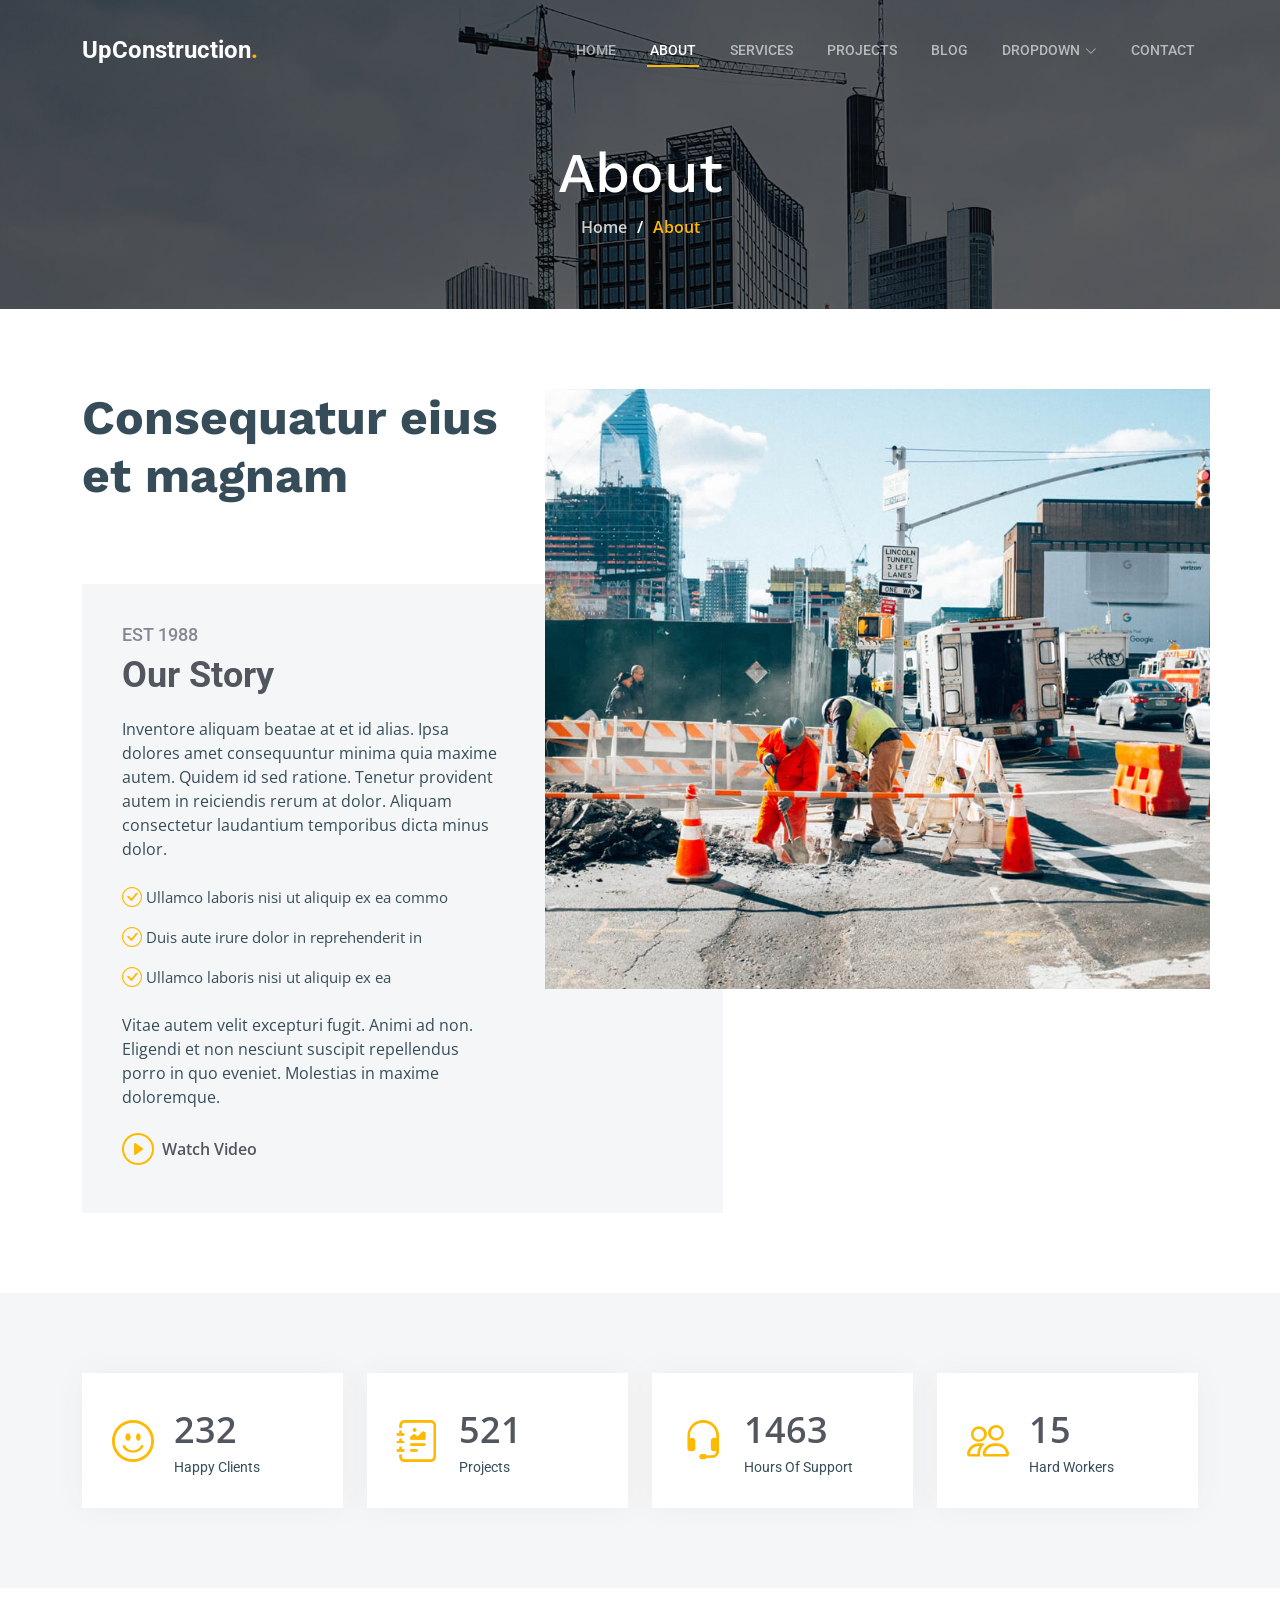
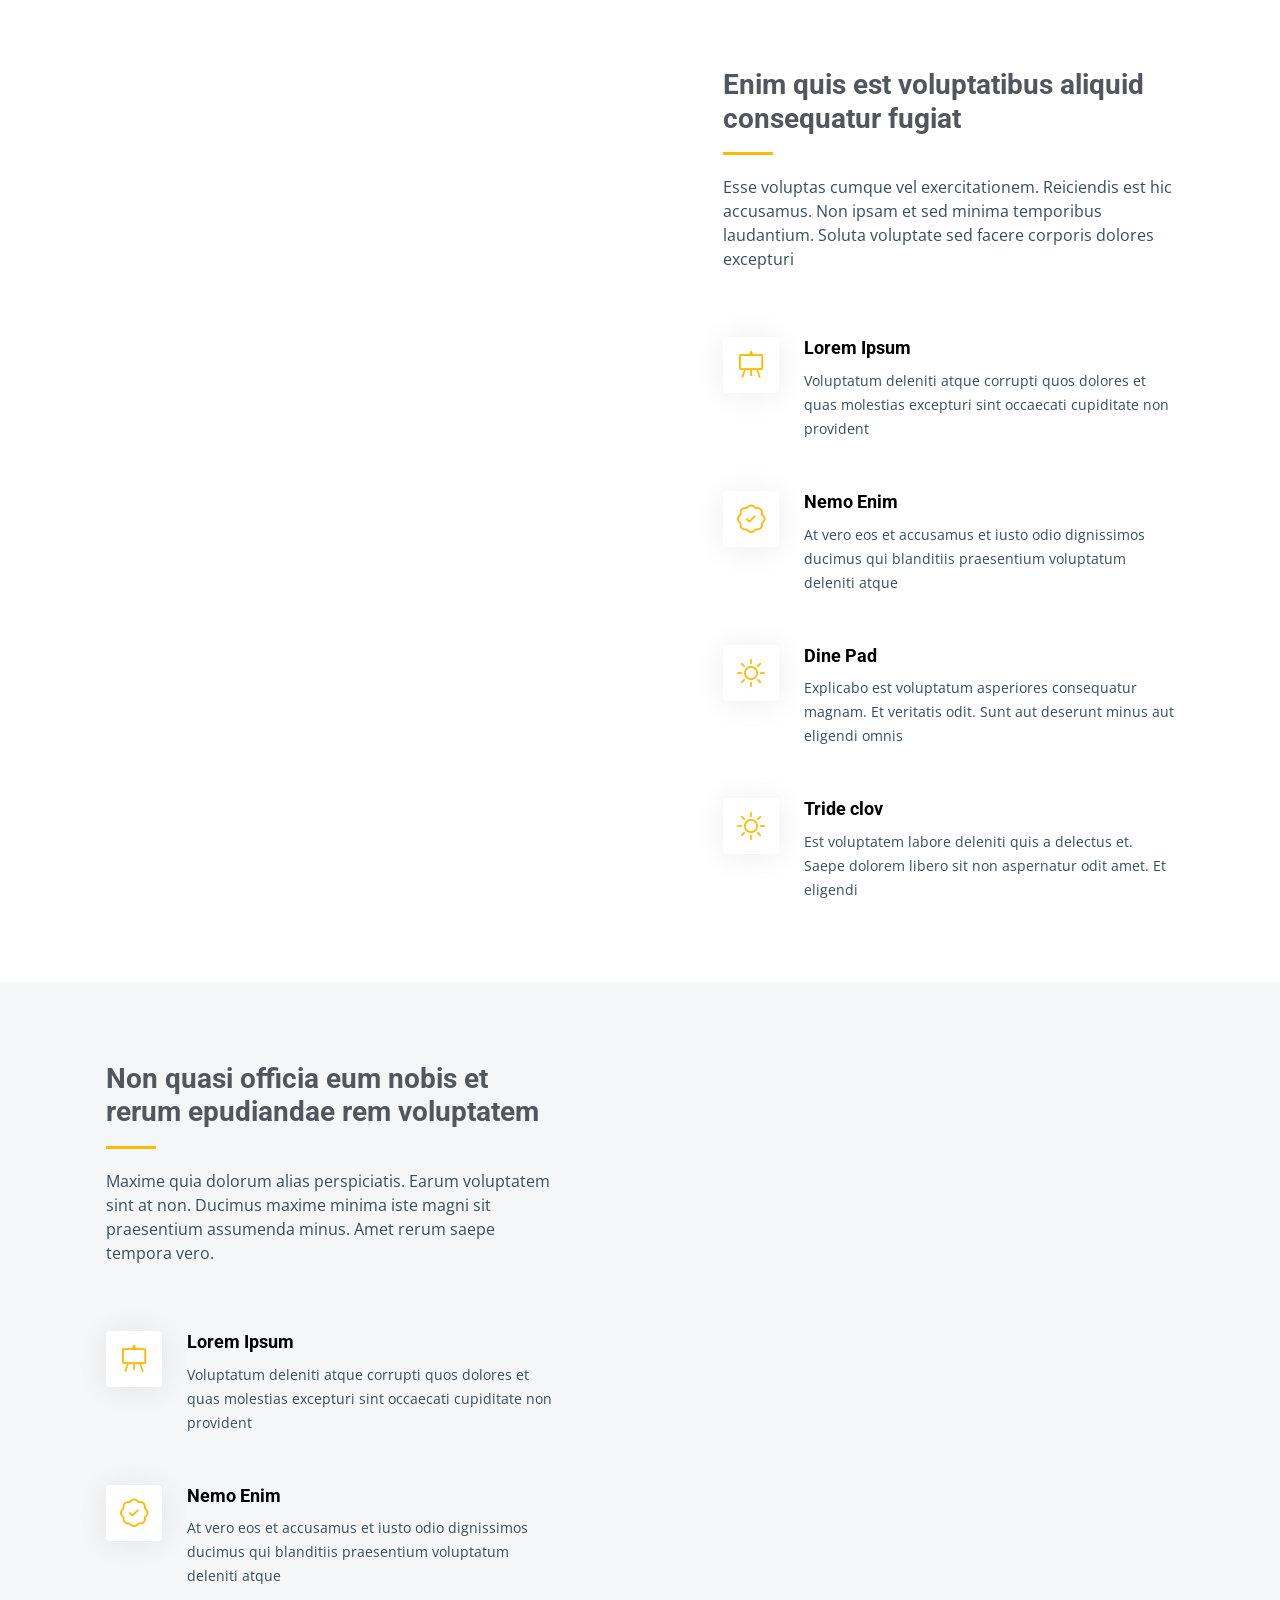
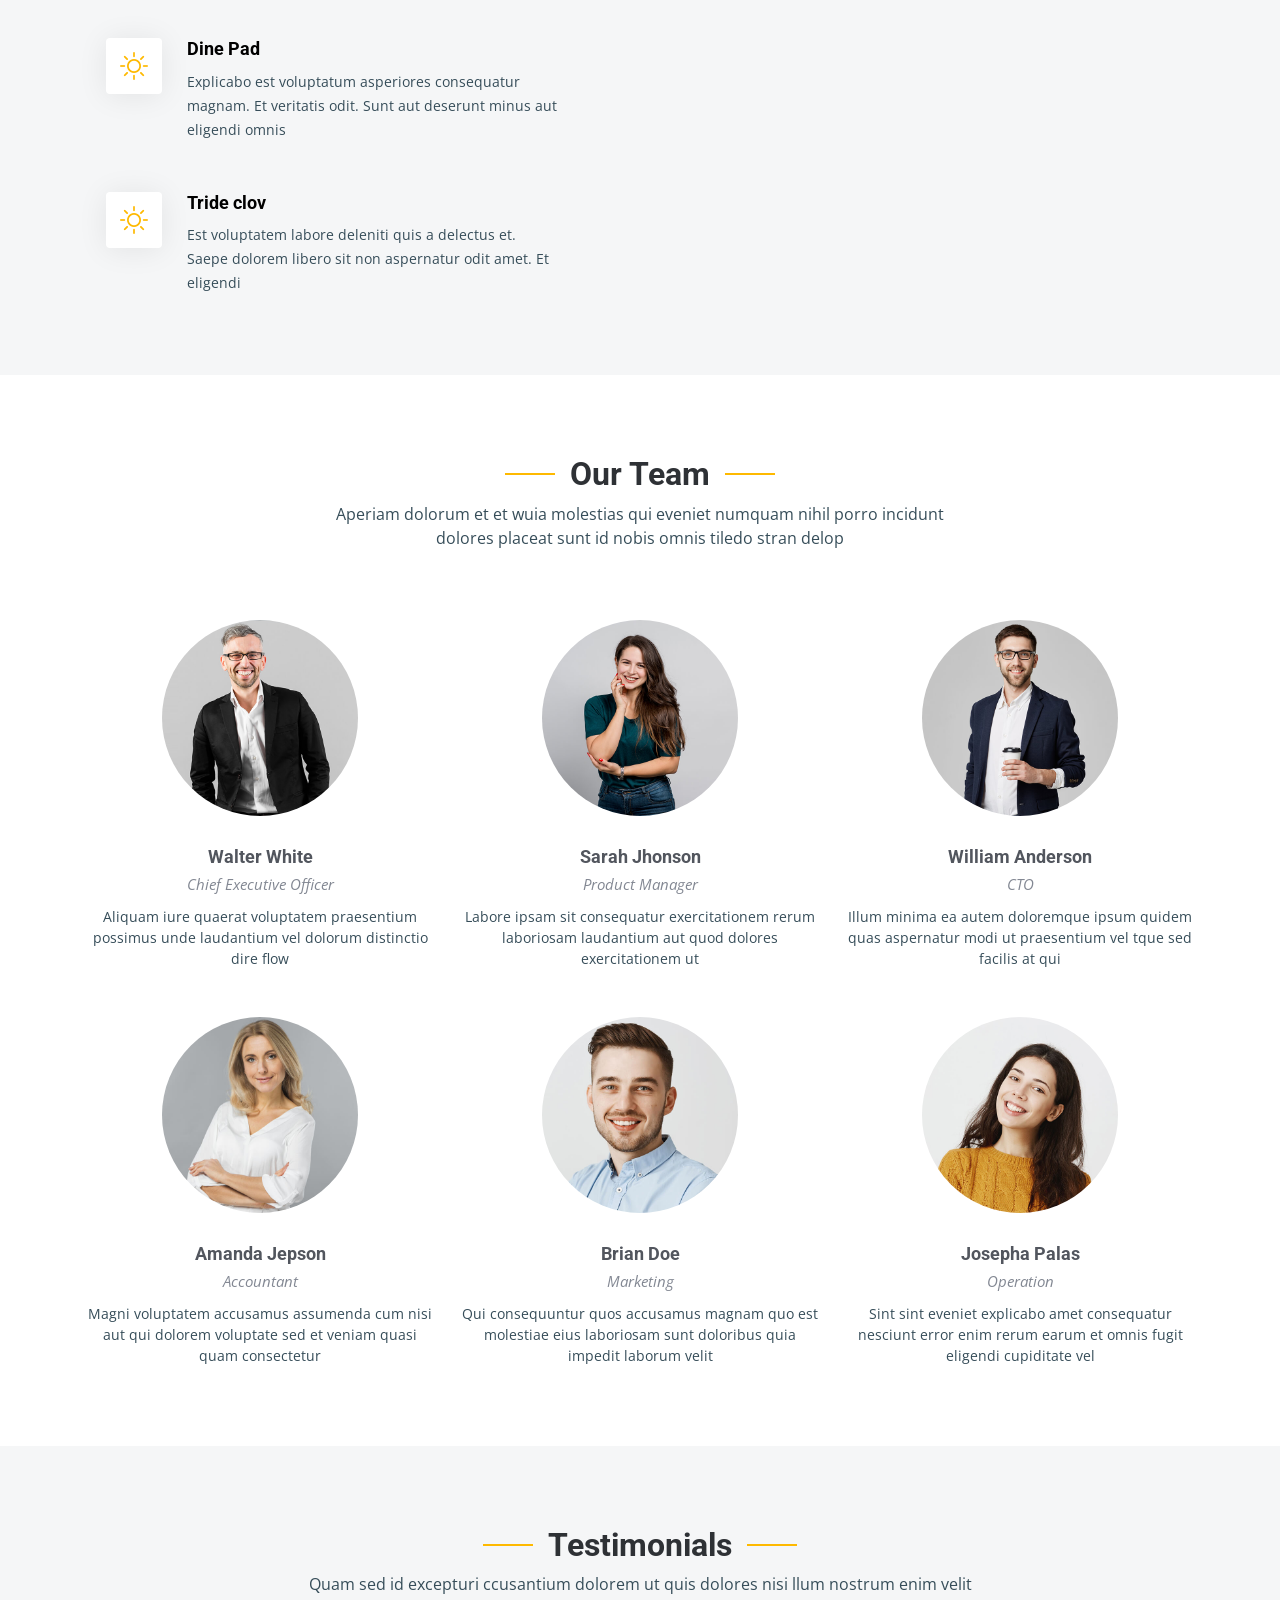
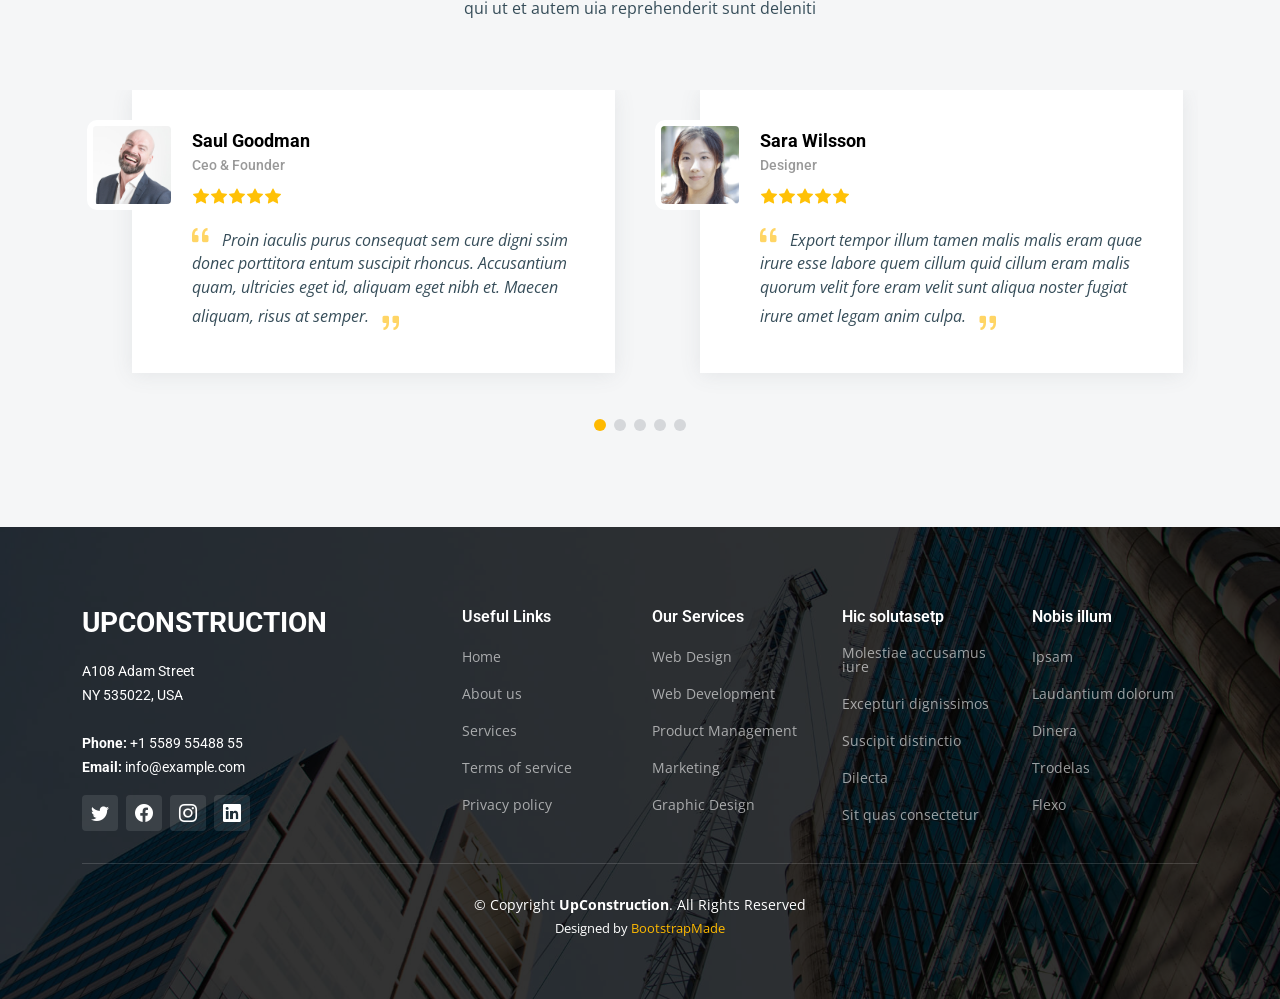
==== about.html @ 9a9c30e9 "main" ====
<!DOCTYPE html>
<html lang="en">

<head>
  <meta charset="utf-8">
  <meta content="width=device-width, initial-scale=1.0" name="viewport">

  <title>UpConstruction Bootstrap Template - About</title>
  <meta content="" name="description">
  <meta content="" name="keywords">

  <!-- Favicons -->
  <link href="assets/img/favicon.png" rel="icon">
  <link href="assets/img/apple-touch-icon.png" rel="apple-touch-icon">

  <!-- Google Fonts -->
  <link rel="preconnect" href="https://fonts.googleapis.com">
  <link rel="preconnect" href="https://fonts.gstatic.com" crossorigin>
  <link href="https://fonts.googleapis.com/css2?family=Open+Sans:ital,wght@0,300;0,400;0,500;0,600;0,700;1,300;1,400;1,600;1,700&family=Roboto:ital,wght@0,300;0,400;0,500;0,600;0,700;1,300;1,400;1,500;1,600;1,700&family=Work+Sans:ital,wght@0,300;0,400;0,500;0,600;0,700;1,300;1,400;1,500;1,600;1,700&display=swap" rel="stylesheet">

  <!-- Vendor CSS Files -->
  <link href="assets/vendor/bootstrap/css/bootstrap.min.css" rel="stylesheet">
  <link href="assets/vendor/bootstrap-icons/bootstrap-icons.css" rel="stylesheet">
  <link href="assets/vendor/fontawesome-free/css/all.min.css" rel="stylesheet">
  <link href="assets/vendor/aos/aos.css" rel="stylesheet">
  <link href="assets/vendor/glightbox/css/glightbox.min.css" rel="stylesheet">
  <link href="assets/vendor/swiper/swiper-bundle.min.css" rel="stylesheet">

  <!-- Template Main CSS File -->
  <link href="assets/css/main.css" rel="stylesheet">

  <!-- =======================================================
  * Template Name: UpConstruction - v1.3.0
  * Template URL: https://bootstrapmade.com/upconstruction-bootstrap-construction-website-template/
  * Author: BootstrapMade.com
  * License: https://bootstrapmade.com/license/
  ======================================================== -->
</head>

<body>

  <!-- ======= Header ======= -->
  <header id="header" class="header d-flex align-items-center">
    <div class="container-fluid container-xl d-flex align-items-center justify-content-between">

      <a href="index.html" class="logo d-flex align-items-center">
        <!-- Uncomment the line below if you also wish to use an image logo -->
        <!-- <img src="assets/img/logo.png" alt=""> -->
        <h1>UpConstruction<span>.</span></h1>
      </a>

      <i class="mobile-nav-toggle mobile-nav-show bi bi-list"></i>
      <i class="mobile-nav-toggle mobile-nav-hide d-none bi bi-x"></i>
      <nav id="navbar" class="navbar">
        <ul>
          <li><a href="index.html">Home</a></li>
          <li><a href="about.html" class="active">About</a></li>
          <li><a href="services.html">Services</a></li>
          <li><a href="projects.html">Projects</a></li>
          <li><a href="blog.html">Blog</a></li>
          <li class="dropdown"><a href="#"><span>Dropdown</span> <i class="bi bi-chevron-down dropdown-indicator"></i></a>
            <ul>
              <li><a href="#">Dropdown 1</a></li>
              <li class="dropdown"><a href="#"><span>Deep Dropdown</span> <i class="bi bi-chevron-down dropdown-indicator"></i></a>
                <ul>
                  <li><a href="#">Deep Dropdown 1</a></li>
                  <li><a href="#">Deep Dropdown 2</a></li>
                  <li><a href="#">Deep Dropdown 3</a></li>
                  <li><a href="#">Deep Dropdown 4</a></li>
                  <li><a href="#">Deep Dropdown 5</a></li>
                </ul>
              </li>
              <li><a href="#">Dropdown 2</a></li>
              <li><a href="#">Dropdown 3</a></li>
              <li><a href="#">Dropdown 4</a></li>
            </ul>
          </li>
          <li><a href="contact.html">Contact</a></li>
        </ul>
      </nav><!-- .navbar -->

    </div>
  </header><!-- End Header -->

  <main id="main">

    <!-- ======= Breadcrumbs ======= -->
    <div class="breadcrumbs d-flex align-items-center" style="background-image: url('assets/img/breadcrumbs-bg.jpg');">
      <div class="container position-relative d-flex flex-column align-items-center" data-aos="fade">

        <h2>About</h2>
        <ol>
          <li><a href="index.html">Home</a></li>
          <li>About</li>
        </ol>

      </div>
    </div><!-- End Breadcrumbs -->

    <!-- ======= About Section ======= -->
    <section id="about" class="about">
      <div class="container" data-aos="fade-up">

        <div class="row position-relative">

          <div class="col-lg-7 about-img" style="background-image: url(assets/img/about.jpg);"></div>

          <div class="col-lg-7">
            <h2>Consequatur eius et magnam</h2>
            <div class="our-story">
              <h4>Est 1988</h4>
              <h3>Our Story</h3>
              <p>Inventore aliquam beatae at et id alias. Ipsa dolores amet consequuntur minima quia maxime autem. Quidem id sed ratione. Tenetur provident autem in reiciendis rerum at dolor. Aliquam consectetur laudantium temporibus dicta minus dolor.</p>
              <ul>
                <li><i class="bi bi-check-circle"></i> <span>Ullamco laboris nisi ut aliquip ex ea commo</span></li>
                <li><i class="bi bi-check-circle"></i> <span>Duis aute irure dolor in reprehenderit in</span></li>
                <li><i class="bi bi-check-circle"></i> <span>Ullamco laboris nisi ut aliquip ex ea</span></li>
              </ul>
              <p>Vitae autem velit excepturi fugit. Animi ad non. Eligendi et non nesciunt suscipit repellendus porro in quo eveniet. Molestias in maxime doloremque.</p>

              <div class="watch-video d-flex align-items-center position-relative">
                <i class="bi bi-play-circle"></i>
                <a href="https://www.youtube.com/watch?v=LXb3EKWsInQ" class="glightbox stretched-link">Watch Video</a>
              </div>
            </div>
          </div>

        </div>

      </div>
    </section>
    <!-- End About Section -->

    <!-- ======= Stats Counter Section ======= -->
    <section id="stats-counter" class="stats-counter section-bg">
      <div class="container">

        <div class="row gy-4">

          <div class="col-lg-3 col-md-6">
            <div class="stats-item d-flex align-items-center w-100 h-100">
              <i class="bi bi-emoji-smile color-blue flex-shrink-0"></i>
              <div>
                <span data-purecounter-start="0" data-purecounter-end="232" data-purecounter-duration="1" class="purecounter"></span>
                <p>Happy Clients</p>
              </div>
            </div>
          </div><!-- End Stats Item -->

          <div class="col-lg-3 col-md-6">
            <div class="stats-item d-flex align-items-center w-100 h-100">
              <i class="bi bi-journal-richtext color-orange flex-shrink-0"></i>
              <div>
                <span data-purecounter-start="0" data-purecounter-end="521" data-purecounter-duration="1" class="purecounter"></span>
                <p>Projects</p>
              </div>
            </div>
          </div><!-- End Stats Item -->

          <div class="col-lg-3 col-md-6">
            <div class="stats-item d-flex align-items-center w-100 h-100">
              <i class="bi bi-headset color-green flex-shrink-0"></i>
              <div>
                <span data-purecounter-start="0" data-purecounter-end="1463" data-purecounter-duration="1" class="purecounter"></span>
                <p>Hours Of Support</p>
              </div>
            </div>
          </div><!-- End Stats Item -->

          <div class="col-lg-3 col-md-6">
            <div class="stats-item d-flex align-items-center w-100 h-100">
              <i class="bi bi-people color-pink flex-shrink-0"></i>
              <div>
                <span data-purecounter-start="0" data-purecounter-end="15" data-purecounter-duration="1" class="purecounter"></span>
                <p>Hard Workers</p>
              </div>
            </div>
          </div><!-- End Stats Item -->

        </div>

      </div>
    </section><!-- End Stats Counter Section -->

    <!-- ======= Alt Services Section ======= -->
    <section id="alt-services" class="alt-services">
      <div class="container" data-aos="fade-up">

        <div class="row justify-content-around gy-4">
          <div class="col-lg-6 img-bg" style="background-image: url(assets/img/alt-services.jpg);" data-aos="zoom-in" data-aos-delay="100"></div>

          <div class="col-lg-5 d-flex flex-column justify-content-center">
            <h3>Enim quis est voluptatibus aliquid consequatur fugiat</h3>
            <p>Esse voluptas cumque vel exercitationem. Reiciendis est hic accusamus. Non ipsam et sed minima temporibus laudantium. Soluta voluptate sed facere corporis dolores excepturi</p>

            <div class="icon-box d-flex position-relative" data-aos="fade-up" data-aos-delay="100">
              <i class="bi bi-easel flex-shrink-0"></i>
              <div>
                <h4><a href="" class="stretched-link">Lorem Ipsum</a></h4>
                <p>Voluptatum deleniti atque corrupti quos dolores et quas molestias excepturi sint occaecati cupiditate non provident</p>
              </div>
            </div><!-- End Icon Box -->

            <div class="icon-box d-flex position-relative" data-aos="fade-up" data-aos-delay="200">
              <i class="bi bi-patch-check flex-shrink-0"></i>
              <div>
                <h4><a href="" class="stretched-link">Nemo Enim</a></h4>
                <p>At vero eos et accusamus et iusto odio dignissimos ducimus qui blanditiis praesentium voluptatum deleniti atque</p>
              </div>
            </div><!-- End Icon Box -->

            <div class="icon-box d-flex position-relative" data-aos="fade-up" data-aos-delay="300">
              <i class="bi bi-brightness-high flex-shrink-0"></i>
              <div>
                <h4><a href="" class="stretched-link">Dine Pad</a></h4>
                <p>Explicabo est voluptatum asperiores consequatur magnam. Et veritatis odit. Sunt aut deserunt minus aut eligendi omnis</p>
              </div>
            </div><!-- End Icon Box -->

            <div class="icon-box d-flex position-relative" data-aos="fade-up" data-aos-delay="400">
              <i class="bi bi-brightness-high flex-shrink-0"></i>
              <div>
                <h4><a href="" class="stretched-link">Tride clov</a></h4>
                <p>Est voluptatem labore deleniti quis a delectus et. Saepe dolorem libero sit non aspernatur odit amet. Et eligendi</p>
              </div>
            </div><!-- End Icon Box -->

          </div>
        </div>

      </div>
    </section><!-- End Alt Services Section -->

    <!-- ======= Alt Services Section 2 ======= -->
    <section id="alt-services-2" class="alt-services section-bg">
      <div class="container" data-aos="fade-up">

        <div class="row justify-content-around gy-4">
          <div class="col-lg-5 d-flex flex-column justify-content-center">
            <h3>Non quasi officia eum nobis et rerum epudiandae rem voluptatem</h3>
            <p>Maxime quia dolorum alias perspiciatis. Earum voluptatem sint at non. Ducimus maxime minima iste magni sit praesentium assumenda minus. Amet rerum saepe tempora vero.</p>

            <div class="icon-box d-flex position-relative" data-aos="fade-up" data-aos-delay="100">
              <i class="bi bi-easel flex-shrink-0"></i>
              <div>
                <h4><a href="" class="stretched-link">Lorem Ipsum</a></h4>
                <p>Voluptatum deleniti atque corrupti quos dolores et quas molestias excepturi sint occaecati cupiditate non provident</p>
              </div>
            </div><!-- End Icon Box -->

            <div class="icon-box d-flex position-relative" data-aos="fade-up" data-aos-delay="200">
              <i class="bi bi-patch-check flex-shrink-0"></i>
              <div>
                <h4><a href="" class="stretched-link">Nemo Enim</a></h4>
                <p>At vero eos et accusamus et iusto odio dignissimos ducimus qui blanditiis praesentium voluptatum deleniti atque</p>
              </div>
            </div><!-- End Icon Box -->

            <div class="icon-box d-flex position-relative" data-aos="fade-up" data-aos-delay="300">
              <i class="bi bi-brightness-high flex-shrink-0"></i>
              <div>
                <h4><a href="" class="stretched-link">Dine Pad</a></h4>
                <p>Explicabo est voluptatum asperiores consequatur magnam. Et veritatis odit. Sunt aut deserunt minus aut eligendi omnis</p>
              </div>
            </div><!-- End Icon Box -->

            <div class="icon-box d-flex position-relative" data-aos="fade-up" data-aos-delay="400">
              <i class="bi bi-brightness-high flex-shrink-0"></i>
              <div>
                <h4><a href="" class="stretched-link">Tride clov</a></h4>
                <p>Est voluptatem labore deleniti quis a delectus et. Saepe dolorem libero sit non aspernatur odit amet. Et eligendi</p>
              </div>
            </div><!-- End Icon Box -->
          </div>

          <div class="col-lg-6 img-bg" style="background-image: url(assets/img/alt-services-2.jpg);" data-aos="zoom-in" data-aos-delay="100"></div>
        </div>

      </div>
    </section><!-- End Alt Services Section 2 -->

    <!-- ======= Our Team Section ======= -->
    <section id="team" class="team">
      <div class="container" data-aos="fade-up">

        <div class="section-header">
          <h2>Our Team</h2>
          <p>Aperiam dolorum et et wuia molestias qui eveniet numquam nihil porro incidunt dolores placeat sunt id nobis omnis tiledo stran delop</p>
        </div>

        <div class="row gy-5">

          <div class="col-lg-4 col-md-6 member" data-aos="fade-up" data-aos-delay="100">
            <div class="member-img">
              <img src="assets/img/team/team-1.jpg" class="img-fluid" alt="">
              <div class="social">
                <a href="#"><i class="bi bi-twitter"></i></a>
                <a href="#"><i class="bi bi-facebook"></i></a>
                <a href="#"><i class="bi bi-instagram"></i></a>
                <a href="#"><i class="bi bi-linkedin"></i></a>
              </div>
            </div>
            <div class="member-info text-center">
              <h4>Walter White</h4>
              <span>Chief Executive Officer</span>
              <p>Aliquam iure quaerat voluptatem praesentium possimus unde laudantium vel dolorum distinctio dire flow</p>
            </div>
          </div><!-- End Team Member -->

          <div class="col-lg-4 col-md-6 member" data-aos="fade-up" data-aos-delay="200">
            <div class="member-img">
              <img src="assets/img/team/team-2.jpg" class="img-fluid" alt="">
              <div class="social">
                <a href="#"><i class="bi bi-twitter"></i></a>
                <a href="#"><i class="bi bi-facebook"></i></a>
                <a href="#"><i class="bi bi-instagram"></i></a>
                <a href="#"><i class="bi bi-linkedin"></i></a>
              </div>
            </div>
            <div class="member-info text-center">
              <h4>Sarah Jhonson</h4>
              <span>Product Manager</span>
              <p>Labore ipsam sit consequatur exercitationem rerum laboriosam laudantium aut quod dolores exercitationem ut</p>
            </div>
          </div><!-- End Team Member -->

          <div class="col-lg-4 col-md-6 member" data-aos="fade-up" data-aos-delay="300">
            <div class="member-img">
              <img src="assets/img/team/team-3.jpg" class="img-fluid" alt="">
              <div class="social">
                <a href="#"><i class="bi bi-twitter"></i></a>
                <a href="#"><i class="bi bi-facebook"></i></a>
                <a href="#"><i class="bi bi-instagram"></i></a>
                <a href="#"><i class="bi bi-linkedin"></i></a>
              </div>
            </div>
            <div class="member-info text-center">
              <h4>William Anderson</h4>
              <span>CTO</span>
              <p>Illum minima ea autem doloremque ipsum quidem quas aspernatur modi ut praesentium vel tque sed facilis at qui</p>
            </div>
          </div><!-- End Team Member -->

          <div class="col-lg-4 col-md-6 member" data-aos="fade-up" data-aos-delay="400">
            <div class="member-img">
              <img src="assets/img/team/team-4.jpg" class="img-fluid" alt="">
              <div class="social">
                <a href="#"><i class="bi bi-twitter"></i></a>
                <a href="#"><i class="bi bi-facebook"></i></a>
                <a href="#"><i class="bi bi-instagram"></i></a>
                <a href="#"><i class="bi bi-linkedin"></i></a>
              </div>
            </div>
            <div class="member-info text-center">
              <h4>Amanda Jepson</h4>
              <span>Accountant</span>
              <p>Magni voluptatem accusamus assumenda cum nisi aut qui dolorem voluptate sed et veniam quasi quam consectetur</p>
            </div>
          </div><!-- End Team Member -->

          <div class="col-lg-4 col-md-6 member" data-aos="fade-up" data-aos-delay="500">
            <div class="member-img">
              <img src="assets/img/team/team-5.jpg" class="img-fluid" alt="">
              <div class="social">
                <a href="#"><i class="bi bi-twitter"></i></a>
                <a href="#"><i class="bi bi-facebook"></i></a>
                <a href="#"><i class="bi bi-instagram"></i></a>
                <a href="#"><i class="bi bi-linkedin"></i></a>
              </div>
            </div>
            <div class="member-info text-center">
              <h4>Brian Doe</h4>
              <span>Marketing</span>
              <p>Qui consequuntur quos accusamus magnam quo est molestiae eius laboriosam sunt doloribus quia impedit laborum velit</p>
            </div>
          </div><!-- End Team Member -->

          <div class="col-lg-4 col-md-6 member" data-aos="fade-up" data-aos-delay="600">
            <div class="member-img">
              <img src="assets/img/team/team-6.jpg" class="img-fluid" alt="">
              <div class="social">
                <a href="#"><i class="bi bi-twitter"></i></a>
                <a href="#"><i class="bi bi-facebook"></i></a>
                <a href="#"><i class="bi bi-instagram"></i></a>
                <a href="#"><i class="bi bi-linkedin"></i></a>
              </div>
            </div>
            <div class="member-info text-center">
              <h4>Josepha Palas</h4>
              <span>Operation</span>
              <p>Sint sint eveniet explicabo amet consequatur nesciunt error enim rerum earum et omnis fugit eligendi cupiditate vel</p>
            </div>
          </div><!-- End Team Member -->

        </div>

      </div>
    </section><!-- End Our Team Section -->

    <!-- ======= Testimonials Section ======= -->
    <section id="testimonials" class="testimonials section-bg">
      <div class="container" data-aos="fade-up">

        <div class="section-header">
          <h2>Testimonials</h2>
          <p>Quam sed id excepturi ccusantium dolorem ut quis dolores nisi llum nostrum enim velit qui ut et autem uia reprehenderit sunt deleniti</p>
        </div>

        <div class="slides-2 swiper">
          <div class="swiper-wrapper">

            <div class="swiper-slide">
              <div class="testimonial-wrap">
                <div class="testimonial-item">
                  <img src="assets/img/testimonials/testimonials-1.jpg" class="testimonial-img" alt="">
                  <h3>Saul Goodman</h3>
                  <h4>Ceo &amp; Founder</h4>
                  <div class="stars">
                    <i class="bi bi-star-fill"></i><i class="bi bi-star-fill"></i><i class="bi bi-star-fill"></i><i class="bi bi-star-fill"></i><i class="bi bi-star-fill"></i>
                  </div>
                  <p>
                    <i class="bi bi-quote quote-icon-left"></i>
                    Proin iaculis purus consequat sem cure digni ssim donec porttitora entum suscipit rhoncus. Accusantium quam, ultricies eget id, aliquam eget nibh et. Maecen aliquam, risus at semper.
                    <i class="bi bi-quote quote-icon-right"></i>
                  </p>
                </div>
              </div>
            </div><!-- End testimonial item -->

            <div class="swiper-slide">
              <div class="testimonial-wrap">
                <div class="testimonial-item">
                  <img src="assets/img/testimonials/testimonials-2.jpg" class="testimonial-img" alt="">
                  <h3>Sara Wilsson</h3>
                  <h4>Designer</h4>
                  <div class="stars">
                    <i class="bi bi-star-fill"></i><i class="bi bi-star-fill"></i><i class="bi bi-star-fill"></i><i class="bi bi-star-fill"></i><i class="bi bi-star-fill"></i>
                  </div>
                  <p>
                    <i class="bi bi-quote quote-icon-left"></i>
                    Export tempor illum tamen malis malis eram quae irure esse labore quem cillum quid cillum eram malis quorum velit fore eram velit sunt aliqua noster fugiat irure amet legam anim culpa.
                    <i class="bi bi-quote quote-icon-right"></i>
                  </p>
                </div>
              </div>
            </div><!-- End testimonial item -->

            <div class="swiper-slide">
              <div class="testimonial-wrap">
                <div class="testimonial-item">
                  <img src="assets/img/testimonials/testimonials-3.jpg" class="testimonial-img" alt="">
                  <h3>Jena Karlis</h3>
                  <h4>Store Owner</h4>
                  <div class="stars">
                    <i class="bi bi-star-fill"></i><i class="bi bi-star-fill"></i><i class="bi bi-star-fill"></i><i class="bi bi-star-fill"></i><i class="bi bi-star-fill"></i>
                  </div>
                  <p>
                    <i class="bi bi-quote quote-icon-left"></i>
                    Enim nisi quem export duis labore cillum quae magna enim sint quorum nulla quem veniam duis minim tempor labore quem eram duis noster aute amet eram fore quis sint minim.
                    <i class="bi bi-quote quote-icon-right"></i>
                  </p>
                </div>
              </div>
            </div><!-- End testimonial item -->

            <div class="swiper-slide">
              <div class="testimonial-wrap">
                <div class="testimonial-item">
                  <img src="assets/img/testimonials/testimonials-4.jpg" class="testimonial-img" alt="">
                  <h3>Matt Brandon</h3>
                  <h4>Freelancer</h4>
                  <div class="stars">
                    <i class="bi bi-star-fill"></i><i class="bi bi-star-fill"></i><i class="bi bi-star-fill"></i><i class="bi bi-star-fill"></i><i class="bi bi-star-fill"></i>
                  </div>
                  <p>
                    <i class="bi bi-quote quote-icon-left"></i>
                    Fugiat enim eram quae cillum dolore dolor amet nulla culpa multos export minim fugiat minim velit minim dolor enim duis veniam ipsum anim magna sunt elit fore quem dolore labore illum veniam.
                    <i class="bi bi-quote quote-icon-right"></i>
                  </p>
                </div>
              </div>
            </div><!-- End testimonial item -->

            <div class="swiper-slide">
              <div class="testimonial-wrap">
                <div class="testimonial-item">
                  <img src="assets/img/testimonials/testimonials-5.jpg" class="testimonial-img" alt="">
                  <h3>John Larson</h3>
                  <h4>Entrepreneur</h4>
                  <div class="stars">
                    <i class="bi bi-star-fill"></i><i class="bi bi-star-fill"></i><i class="bi bi-star-fill"></i><i class="bi bi-star-fill"></i><i class="bi bi-star-fill"></i>
                  </div>
                  <p>
                    <i class="bi bi-quote quote-icon-left"></i>
                    Quis quorum aliqua sint quem legam fore sunt eram irure aliqua veniam tempor noster veniam enim culpa labore duis sunt culpa nulla illum cillum fugiat legam esse veniam culpa fore nisi cillum quid.
                    <i class="bi bi-quote quote-icon-right"></i>
                  </p>
                </div>
              </div>
            </div><!-- End testimonial item -->

          </div>
          <div class="swiper-pagination"></div>
        </div>

      </div>
    </section><!-- End Testimonials Section -->

  </main><!-- End #main -->

  <!-- ======= Footer ======= -->
  <footer id="footer" class="footer">

    <div class="footer-content position-relative">
      <div class="container">
        <div class="row">

          <div class="col-lg-4 col-md-6">
            <div class="footer-info">
              <h3>UpConstruction</h3>
              <p>
                A108 Adam Street <br>
                NY 535022, USA<br><br>
                <strong>Phone:</strong> +1 5589 55488 55<br>
                <strong>Email:</strong> info@example.com<br>
              </p>
              <div class="social-links d-flex mt-3">
                <a href="#" class="d-flex align-items-center justify-content-center"><i class="bi bi-twitter"></i></a>
                <a href="#" class="d-flex align-items-center justify-content-center"><i class="bi bi-facebook"></i></a>
                <a href="#" class="d-flex align-items-center justify-content-center"><i class="bi bi-instagram"></i></a>
                <a href="#" class="d-flex align-items-center justify-content-center"><i class="bi bi-linkedin"></i></a>
              </div>
            </div>
          </div><!-- End footer info column-->

          <div class="col-lg-2 col-md-3 footer-links">
            <h4>Useful Links</h4>
            <ul>
              <li><a href="#">Home</a></li>
              <li><a href="#">About us</a></li>
              <li><a href="#">Services</a></li>
              <li><a href="#">Terms of service</a></li>
              <li><a href="#">Privacy policy</a></li>
            </ul>
          </div><!-- End footer links column-->

          <div class="col-lg-2 col-md-3 footer-links">
            <h4>Our Services</h4>
            <ul>
              <li><a href="#">Web Design</a></li>
              <li><a href="#">Web Development</a></li>
              <li><a href="#">Product Management</a></li>
              <li><a href="#">Marketing</a></li>
              <li><a href="#">Graphic Design</a></li>
            </ul>
          </div><!-- End footer links column-->

          <div class="col-lg-2 col-md-3 footer-links">
            <h4>Hic solutasetp</h4>
            <ul>
              <li><a href="#">Molestiae accusamus iure</a></li>
              <li><a href="#">Excepturi dignissimos</a></li>
              <li><a href="#">Suscipit distinctio</a></li>
              <li><a href="#">Dilecta</a></li>
              <li><a href="#">Sit quas consectetur</a></li>
            </ul>
          </div><!-- End footer links column-->

          <div class="col-lg-2 col-md-3 footer-links">
            <h4>Nobis illum</h4>
            <ul>
              <li><a href="#">Ipsam</a></li>
              <li><a href="#">Laudantium dolorum</a></li>
              <li><a href="#">Dinera</a></li>
              <li><a href="#">Trodelas</a></li>
              <li><a href="#">Flexo</a></li>
            </ul>
          </div><!-- End footer links column-->

        </div>
      </div>
    </div>

    <div class="footer-legal text-center position-relative">
      <div class="container">
        <div class="copyright">
          &copy; Copyright <strong><span>UpConstruction</span></strong>. All Rights Reserved
        </div>
        <div class="credits">
          <!-- All the links in the footer should remain intact. -->
          <!-- You can delete the links only if you purchased the pro version. -->
          <!-- Licensing information: https://bootstrapmade.com/license/ -->
          <!-- Purchase the pro version with working PHP/AJAX contact form: https://bootstrapmade.com/upconstruction-bootstrap-construction-website-template/ -->
          Designed by <a href="https://bootstrapmade.com/">BootstrapMade</a>
        </div>
      </div>
    </div>

  </footer>
  <!-- End Footer -->

  <a href="#" class="scroll-top d-flex align-items-center justify-content-center"><i class="bi bi-arrow-up-short"></i></a>

  <div id="preloader"></div>

  <!-- Vendor JS Files -->
  <script src="assets/vendor/bootstrap/js/bootstrap.bundle.min.js"></script>
  <script src="assets/vendor/aos/aos.js"></script>
  <script src="assets/vendor/glightbox/js/glightbox.min.js"></script>
  <script src="assets/vendor/isotope-layout/isotope.pkgd.min.js"></script>
  <script src="assets/vendor/swiper/swiper-bundle.min.js"></script>
  <script src="assets/vendor/purecounter/purecounter_vanilla.js"></script>
  <script src="assets/vendor/php-email-form/validate.js"></script>

  <!-- Template Main JS File -->
  <script src="assets/js/main.js"></script>

</body>

</html>
---- assets/css/main.css ----
/**
* Template Name: UpConstruction - v1.3.0
* Template URL: https://bootstrapmade.com/upconstruction-bootstrap-construction-website-template/
* Author: BootstrapMade.com
* License: https://bootstrapmade.com/license/
*/

/*--------------------------------------------------------------
# Set main reusable colors and fonts using CSS variables
# Learn more about CSS variables at https://developer.mozilla.org/en-US/docs/Web/CSS/Using_CSS_custom_properties
--------------------------------------------------------------*/
/* Fonts */
:root {
  --font-default: "Open Sans", system-ui, -apple-system, "Segoe UI", Roboto, "Helvetica Neue", Arial, "Noto Sans", "Liberation Sans", sans-serif, "Apple Color Emoji", "Segoe UI Emoji", "Segoe UI Symbol", "Noto Color Emoji";
  --font-primary: "Roboto", sans-serif;
  --font-secondary: "Work Sans", sans-serif;
}

/* Colors */
:root {
  --color-default: #364d59;
  --color-primary: #feb900;
  --color-secondary: #52565e;
}

/* Smooth scroll behavior */
:root {
  scroll-behavior: smooth;
}

/*--------------------------------------------------------------
# General
--------------------------------------------------------------*/
body {
  font-family: var(--font-default);
  color: var(--color-default);
  overflow-x: hidden;
}

a {
  color: var(--color-primary);
  text-decoration: none;
}

a:hover {
  color: #ffc732;
  text-decoration: none;
}

h1,
h2,
h3,
h4,
h5,
h6 {
  font-family: var(--font-primary);
}

/*--------------------------------------------------------------
# Sections & Section Header
--------------------------------------------------------------*/
section {
  padding: 80px 0;
  overflow: hidden;
}

.section-bg {
  background-color: #f5f6f7;
}

.section-header {
  text-align: center;
  padding-bottom: 70px;
}

.section-header h2 {
  font-size: 32px;
  font-weight: 700;
  position: relative;
  color: #2e3135;
}

.section-header h2:before,
.section-header h2:after {
  content: "";
  width: 50px;
  height: 2px;
  background: var(--color-primary);
  display: inline-block;
}

.section-header h2:before {
  margin: 0 15px 10px 0;
}

.section-header h2:after {
  margin: 0 0 10px 15px;
}

.section-header p {
  margin: 0 auto 0 auto;
}

@media (min-width: 1199px) {
  .section-header p {
    max-width: 60%;
  }
}

/*--------------------------------------------------------------
# Breadcrumbs
--------------------------------------------------------------*/
.breadcrumbs {
  padding: 140px 0 60px 0;
  min-height: 30vh;
  position: relative;
  background-size: cover;
  background-position: center;
  background-repeat: no-repeat;
}

.breadcrumbs:before {
  content: "";
  background-color: rgba(0, 0, 0, 0.6);
  position: absolute;
  inset: 0;
}

.breadcrumbs h2 {
  font-size: 56px;
  font-weight: 500;
  color: #fff;
  font-family: var(--font-secondary);
}

.breadcrumbs ol {
  display: flex;
  flex-wrap: wrap;
  list-style: none;
  padding: 0 0 10px 0;
  margin: 0;
  font-size: 16px;
  font-weight: 600;
  color: var(--color-primary);
}

.breadcrumbs ol a {
  color: rgba(255, 255, 255, 0.8);
  transition: 0.3s;
}

.breadcrumbs ol a:hover {
  text-decoration: underline;
}

.breadcrumbs ol li+li {
  padding-left: 10px;
}

.breadcrumbs ol li+li::before {
  display: inline-block;
  padding-right: 10px;
  color: #fff;
  content: "/";
}

/*--------------------------------------------------------------
# Scroll top button
--------------------------------------------------------------*/
.scroll-top {
  position: fixed;
  visibility: hidden;
  opacity: 0;
  right: 15px;
  bottom: 15px;
  z-index: 99999;
  background: var(--color-primary);
  width: 40px;
  height: 40px;
  border-radius: 4px;
  transition: all 0.4s;
}

.scroll-top i {
  font-size: 24px;
  color: var(--color-secondary);
  line-height: 0;
}

.scroll-top:hover {
  background: #ffc732;
  color: #fff;
}

.scroll-top.active {
  visibility: visible;
  opacity: 1;
}

/*--------------------------------------------------------------
# Preloader
--------------------------------------------------------------*/
#preloader {
  position: fixed;
  inset: 0;
  z-index: 999999;
  overflow: hidden;
  background: #fff;
  transition: all 0.6s ease-out;
}

#preloader:before {
  content: "";
  position: fixed;
  top: calc(50% - 30px);
  left: calc(50% - 30px);
  border: 6px solid #fff;
  border-color: var(--color-primary) transparent var(--color-primary) transparent;
  border-radius: 50%;
  width: 60px;
  height: 60px;
  -webkit-animation: animate-preloader 1.5s linear infinite;
  animation: animate-preloader 1.5s linear infinite;
}

@-webkit-keyframes animate-preloader {
  0% {
    transform: rotate(0deg);
  }

  100% {
    transform: rotate(360deg);
  }
}

@keyframes animate-preloader {
  0% {
    transform: rotate(0deg);
  }

  100% {
    transform: rotate(360deg);
  }
}

/*--------------------------------------------------------------
# Disable aos animation delay on mobile devices
--------------------------------------------------------------*/
@media screen and (max-width: 768px) {
  [data-aos-delay] {
    transition-delay: 0 !important;
  }
}

/*--------------------------------------------------------------
# Header
--------------------------------------------------------------*/
.header {
  z-index: 997;
  position: absolute;
  padding: 30px 0;
  top: 0;
  left: 0;
  right: 0;
}

.header .logo img {
  max-height: 40px;
  margin-right: 6px;
}

.header .logo h1 {
  font-size: 24px;
  font-weight: 700;
  color: #fff;
  margin-bottom: 0;
  font-family: var(--font-primary);
}

.header .logo h1 span {
  color: var(--color-primary);
}

/*--------------------------------------------------------------
# Desktop Navigation
--------------------------------------------------------------*/
@media (min-width: 1280px) {
  .navbar {
    padding: 0;
  }

  .navbar ul {
    margin: 0;
    padding: 0;
    display: flex;
    list-style: none;
    align-items: center;
  }

  .navbar li {
    position: relative;
  }

  .navbar>ul>li {
    white-space: nowrap;
    padding: 10px 0 10px 28px;
  }

  .navbar a,
  .navbar a:focus {
    display: flex;
    align-items: center;
    justify-content: space-between;
    padding: 0 3px;
    font-family: var(--font-primary);
    font-size: 14px;
    font-weight: 500;
    color: rgba(255, 255, 255, 0.6);
    text-transform: uppercase;
    white-space: nowrap;
    transition: 0.3s;
    position: relative;
  }

  .navbar a i,
  .navbar a:focus i {
    font-size: 12px;
    line-height: 0;
    margin-left: 5px;
  }

  .navbar>ul>li>a:before {
    content: "";
    position: absolute;
    width: 100%;
    height: 2px;
    bottom: -6px;
    left: 0;
    background-color: var(--color-primary);
    visibility: hidden;
    width: 0px;
    transition: all 0.3s ease-in-out 0s;
  }

  .navbar a:hover:before,
  .navbar li:hover>a:before,
  .navbar .active:before {
    visibility: visible;
    width: 100%;
  }

  .navbar a:hover,
  .navbar .active,
  .navbar .active:focus,
  .navbar li:hover>a {
    color: #fff;
  }

  .navbar .dropdown ul {
    display: block;
    position: absolute;
    left: 28px;
    top: calc(100% + 30px);
    margin: 0;
    padding: 10px 0;
    z-index: 99;
    opacity: 0;
    visibility: hidden;
    background: #fff;
    box-shadow: 0px 0px 30px rgba(127, 137, 161, 0.25);
    transition: 0.3s;
  }

  .navbar .dropdown ul li {
    min-width: 200px;
  }

  .navbar .dropdown ul a {
    padding: 10px 20px;
    font-size: 15px;
    text-transform: none;
    color: var(--color-default);
    font-weight: 400;
  }

  .navbar .dropdown ul a i {
    font-size: 12px;
  }

  .navbar .dropdown ul a:hover,
  .navbar .dropdown ul .active:hover,
  .navbar .dropdown ul li:hover>a {
    color: var(--color-primary);
  }

  .navbar .dropdown:hover>ul {
    opacity: 1;
    top: 100%;
    visibility: visible;
  }

  .navbar .dropdown .dropdown ul {
    top: 0;
    left: calc(100% - 30px);
    visibility: hidden;
  }

  .navbar .dropdown .dropdown:hover>ul {
    opacity: 1;
    top: 0;
    left: 100%;
    visibility: visible;
  }
}

@media (min-width: 1280px) and (max-width: 1366px) {
  .navbar .dropdown .dropdown ul {
    left: -90%;
  }

  .navbar .dropdown .dropdown:hover>ul {
    left: -100%;
  }
}

@media (min-width: 1280px) {

  .mobile-nav-show,
  .mobile-nav-hide {
    display: none;
  }
}

/*--------------------------------------------------------------
# Mobile Navigation
--------------------------------------------------------------*/
@media (max-width: 1279px) {
  .navbar {
    position: fixed;
    top: 0;
    right: -100%;
    width: 100%;
    max-width: 400px;
    bottom: 0;
    transition: 0.3s;
    z-index: 9997;
  }

  .navbar ul {
    position: absolute;
    inset: 0;
    padding: 50px 0 10px 0;
    margin: 0;
    background: rgba(0, 0, 0, 0.8);
    overflow-y: auto;
    transition: 0.3s;
    z-index: 9998;
  }

  .navbar a,
  .navbar a:focus {
    display: flex;
    align-items: center;
    justify-content: space-between;
    padding: 10px 20px;
    font-family: var(--font-primary);
    font-size: 15px;
    font-weight: 500;
    color: rgba(255, 255, 255, 0.7);
    white-space: nowrap;
    text-transform: uppercase;
    transition: 0.3s;
  }

  .navbar a i,
  .navbar a:focus i {
    font-size: 12px;
    line-height: 0;
    margin-left: 5px;
  }

  .navbar a:hover,
  .navbar .active,
  .navbar .active:focus,
  .navbar li:hover>a {
    color: #fff;
  }

  .navbar .dropdown ul,
  .navbar .dropdown .dropdown ul {
    position: static;
    display: none;
    padding: 10px 0;
    margin: 10px 20px;
    transition: all 0.5s ease-in-out;
    border: 1px solid #222428;
  }

  .navbar .dropdown>.dropdown-active,
  .navbar .dropdown .dropdown>.dropdown-active {
    display: block;
  }

  .mobile-nav-show {
    position: relative;
    color: #fff;
    font-size: 28px;
    cursor: pointer;
    line-height: 0;
    transition: 0.5s;
    z-index: 9999;
    padding-right: 10px;
  }

  .mobile-nav-hide {
    color: #fff;
    font-size: 32px;
    cursor: pointer;
    line-height: 0;
    transition: 0.5s;
    position: fixed;
    right: 20px;
    top: 20px;
    z-index: 9999;
  }

  .mobile-nav-active {
    overflow: hidden;
  }

  .mobile-nav-active .navbar {
    right: 0;
  }

  .mobile-nav-active .navbar:before {
    content: "";
    position: fixed;
    inset: 0;
    background: rgba(0, 0, 0, 0.6);
    z-index: 9996;
  }
}

/*--------------------------------------------------------------
# Get Started Section
--------------------------------------------------------------*/
.get-started .content {
  padding: 30px 0;
}

.get-started .content h3 {
  font-size: 36px;
  color: var(--color-secondary);
  font-weight: 600;
  margin-bottom: 25px;
  padding-bottom: 25px;
  position: relative;
}

.get-started .content h3:after {
  content: "";
  position: absolute;
  display: block;
  width: 60px;
  height: 4px;
  background: var(--color-primary);
  left: 0;
  bottom: 0;
}

.get-started .content p {
  font-size: 14px;
}

.get-started .php-email-form {
  background: #fff;
  padding: 30px;
  height: 100%;
}

@media (max-width: 575px) {
  .get-started .php-email-form {
    padding: 20px;
  }
}

.get-started .php-email-form h3 {
  font-size: 14px;
  font-weight: 700;
  text-transform: uppercase;
  letter-spacing: 1px;
}

.get-started .php-email-form p {
  font-size: 14px;
  margin-bottom: 20px;
}

.get-started .php-email-form .error-message {
  display: none;
  color: #fff;
  background: #df1529;
  text-align: left;
  padding: 15px;
  margin-bottom: 24px;
  font-weight: 600;
}

.get-started .php-email-form .sent-message {
  display: none;
  color: #fff;
  background: #059652;
  text-align: center;
  padding: 15px;
  margin-bottom: 24px;
  font-weight: 600;
}

.get-started .php-email-form .loading {
  display: none;
  background: #fff;
  text-align: center;
  padding: 15px;
  margin-bottom: 24px;
}

.get-started .php-email-form .loading:before {
  content: "";
  display: inline-block;
  border-radius: 50%;
  width: 24px;
  height: 24px;
  margin: 0 10px -6px 0;
  border: 3px solid #059652;
  border-top-color: #fff;
  -webkit-animation: animate-loading 1s linear infinite;
  animation: animate-loading 1s linear infinite;
}

.get-started .php-email-form input,
.get-started .php-email-form textarea {
  border-radius: 0;
  box-shadow: none;
  font-size: 14px;
  border-radius: 0;
}

.get-started .php-email-form input:focus,
.get-started .php-email-form textarea:focus {
  border-color: var(--color-primary);
}

.get-started .php-email-form input {
  padding: 12px 15px;
}

.get-started .php-email-form textarea {
  padding: 12px 15px;
}

.get-started .php-email-form button[type=submit] {
  background: var(--color-primary);
  border: 0;
  padding: 10px 30px;
  color: #fff;
  transition: 0.4s;
  border-radius: 4px;
}

.get-started .php-email-form button[type=submit]:hover {
  background: rgba(254, 185, 0, 0.8);
}

@-webkit-keyframes animate-loading {
  0% {
    transform: rotate(0deg);
  }

  100% {
    transform: rotate(360deg);
  }
}

@keyframes animate-loading {
  0% {
    transform: rotate(0deg);
  }

  100% {
    transform: rotate(360deg);
  }
}

/*--------------------------------------------------------------
# Constructions Section
--------------------------------------------------------------*/
.constructions .card-item {
  border: 1px solid rgba(82, 86, 94, 0.2);
  background: #fff;
  position: relative;
  border-radius: 0;
}

.constructions .card-item .card-bg {
  min-height: 300px;
  background-size: cover;
  background-position: center;
  background-repeat: no-repeat;
}

.constructions .card-item .card-body {
  padding: 30px;
}

.constructions .card-item h4 {
  font-weight: 700;
  font-size: 20px;
  margin-bottom: 15px;
  color: var(--color-secondary);
}

.constructions .card-item p {
  color: var(--color-secondary);
  margin: 0;
}

/*--------------------------------------------------------------
# Services Section
--------------------------------------------------------------*/
.services .service-item {
  padding: 40px;
  background: #fff;
  height: 100%;
}

.services .service-item .icon {
  width: 48px;
  height: 48px;
  position: relative;
  margin-bottom: 50px;
}

.services .service-item .icon i {
  color: var(--color-secondary);
  font-size: 40px;
  transition: ease-in-out 0.3s;
  z-index: 2;
  position: relative;
  line-height: 1.8;
}

.services .service-item .icon:before {
  position: absolute;
  content: "";
  height: 100%;
  width: 100%;
  background: #f0f1f2;
  border-radius: 50px;
  z-index: 1;
  top: 10px;
  right: -15px;
  transition: 0.3s;
}

.services .service-item h3 {
  color: var(--color-default);
  font-weight: 700;
  margin: 0 0 20px 0;
  padding-bottom: 8px;
  font-size: 22px;
  position: relative;
  display: inline-block;
  border-bottom: 4px solid #ebebed;
  transition: 0.3s;
}

.services .service-item p {
  line-height: 24px;
  font-size: 14px;
  margin-bottom: 0;
}

.services .service-item .readmore {
  margin-top: 15px;
  display: inline-block;
  color: var(--color-primary);
}

.services .service-item:hover .icon:before {
  background: var(--color-primary);
}

.services .service-item:hover h3 {
  border-color: var(--color-primary);
}

/*--------------------------------------------------------------
# Features Section
--------------------------------------------------------------*/
.features .nav-tabs {
  border: 0;
}

.features .nav-link {
  padding: 15px 0;
  transition: 0.3s;
  color: var(--color-secondary);
  border-radius: 0;
  display: flex;
  align-items: center;
  justify-content: center;
  cursor: pointer;
  height: 100%;
  border: 0;
  border-bottom: 4px solid #e2e4e6;
}

.features .nav-link i {
  padding-right: 15px;
  font-size: 48px;
}

.features .nav-link h4 {
  font-size: 18px;
  font-weight: 600;
  margin: 0;
}

@media (max-width: 575px) {
  .features .nav-link h4 {
    font-size: 16px;
  }
}

.features .nav-link:hover {
  color: var(--color-primary);
}

.features .nav-link.active {
  color: var(--color-primary);
  background-color: transparent;
  border-color: var(--color-primary);
}

.features .tab-content {
  margin-top: 30px;
}

.features .tab-pane h3 {
  font-weight: 700;
  font-size: 32px;
  position: relative;
  margin-bottom: 20px;
  padding-bottom: 20px;
}

.features .tab-pane h3:after {
  content: "";
  position: absolute;
  display: block;
  width: 60px;
  height: 3px;
  background: var(--color-primary);
  left: 0;
  bottom: 0;
}

.features .tab-pane ul {
  list-style: none;
  padding: 0;
}

.features .tab-pane ul li {
  padding-top: 10px;
}

.features .tab-pane ul i {
  font-size: 20px;
  padding-right: 4px;
  color: var(--color-primary);
}

.features .tab-pane p:last-child {
  margin-bottom: 0;
}

/*--------------------------------------------------------------
# Our Projects Section
--------------------------------------------------------------*/
.projects .portfolio-flters {
  padding: 0;
  margin: 0 auto 20px auto;
  list-style: none;
  text-align: center;
}

.projects .portfolio-flters li {
  cursor: pointer;
  display: inline-block;
  padding: 0;
  font-size: 18px;
  font-weight: 500;
  margin: 0 10px;
  line-height: 1;
  margin-bottom: 5px;
  transition: all 0.3s ease-in-out;
}

.projects .portfolio-flters li:hover,
.projects .portfolio-flters li.filter-active {
  color: var(--color-primary);
}

.projects .portfolio-flters li:first-child {
  margin-left: 0;
}

.projects .portfolio-flters li:last-child {
  margin-right: 0;
}

@media (max-width: 575px) {
  .projects .portfolio-flters li {
    font-size: 14px;
    margin: 0 5px;
  }
}

.projects .portfolio-content {
  position: relative;
  overflow: hidden;
}

.projects .portfolio-content img {
  transition: 0.3s;
}

.projects .portfolio-content .portfolio-info {
  opacity: 0;
  position: absolute;
  inset: 0;
  z-index: 3;
  transition: all ease-in-out 0.3s;
  background: rgba(0, 0, 0, 0.6);
  padding: 15px;
}

.projects .portfolio-content .portfolio-info h4 {
  font-size: 14px;
  padding: 5px 10px;
  font-weight: 400;
  color: #fff;
  display: inline-block;
  background-color: var(--color-primary);
}

.projects .portfolio-content .portfolio-info p {
  position: absolute;
  bottom: 10px;
  text-align: center;
  display: inline-block;
  left: 0;
  right: 0;
  font-size: 16px;
  font-weight: 600;
  color: rgba(255, 255, 255, 0.8);
}

.projects .portfolio-content .portfolio-info .preview-link,
.projects .portfolio-content .portfolio-info .details-link {
  position: absolute;
  left: calc(50% - 40px);
  font-size: 26px;
  top: calc(50% - 14px);
  color: #fff;
  transition: 0.3s;
  line-height: 1.2;
}

.projects .portfolio-content .portfolio-info .preview-link:hover,
.projects .portfolio-content .portfolio-info .details-link:hover {
  color: var(--color-primary);
}

.projects .portfolio-content .portfolio-info .details-link {
  left: 50%;
  font-size: 34px;
  line-height: 0;
}

.projects .portfolio-content:hover .portfolio-info {
  opacity: 1;
}

.projects .portfolio-content:hover img {
  transform: scale(1.1);
}

/*--------------------------------------------------------------
# Testimonials Section
--------------------------------------------------------------*/
.testimonials .testimonial-wrap {
  padding-left: 50px;
}

.testimonials .testimonials-carousel,
.testimonials .testimonials-slider {
  overflow: hidden;
}

.testimonials .testimonial-item {
  box-sizing: content-box;
  padding: 30px 30px 30px 60px;
  margin: 0 15px 30px 0;
  min-height: 200px;
  box-shadow: 0px 2px 20px rgba(82, 86, 94, 0.1);
  position: relative;
  background: #fff;
}

.testimonials .testimonial-item .testimonial-img {
  width: 90px;
  border-radius: 10px;
  border: 6px solid #fff;
  position: absolute;
  left: -45px;
}

.testimonials .testimonial-item h3 {
  font-size: 18px;
  font-weight: bold;
  margin: 10px 0 5px 0;
  color: #000;
}

.testimonials .testimonial-item h4 {
  font-size: 14px;
  color: #999;
  margin: 0;
}

.testimonials .testimonial-item .stars {
  margin: 10px 0;
}

.testimonials .testimonial-item .stars i {
  color: #ffc107;
  margin: 0 1px;
}

.testimonials .testimonial-item .quote-icon-left,
.testimonials .testimonial-item .quote-icon-right {
  color: #ffd565;
  font-size: 26px;
  line-height: 0;
}

.testimonials .testimonial-item .quote-icon-left {
  display: inline-block;
  left: -5px;
  position: relative;
}

.testimonials .testimonial-item .quote-icon-right {
  display: inline-block;
  right: -5px;
  position: relative;
  top: 10px;
  transform: scale(-1, -1);
}

.testimonials .testimonial-item p {
  font-style: italic;
  margin: 15px auto 15px auto;
}

.testimonials .swiper-pagination {
  margin-top: 20px;
  position: relative;
}

.testimonials .swiper-pagination .swiper-pagination-bullet {
  width: 12px;
  height: 12px;
  background-color: #d5d7da;
  opacity: 1;
}

.testimonials .swiper-pagination .swiper-pagination-bullet-active {
  background-color: var(--color-primary);
}

@media (max-width: 767px) {
  .testimonials .testimonial-wrap {
    padding-left: 0;
  }

  .testimonials .testimonials-carousel,
  .testimonials .testimonials-slider {
    overflow: hidden;
  }

  .testimonials .testimonial-item {
    padding: 30px;
    margin: 15px;
  }

  .testimonials .testimonial-item .testimonial-img {
    position: static;
    left: auto;
  }
}

/*--------------------------------------------------------------
# Alt Services Section
--------------------------------------------------------------*/
.alt-services .img-bg {
  background-size: cover;
  background-position: center center;
  min-height: 400px;
}

.alt-services h3 {
  font-size: 28px;
  font-weight: 700;
  color: var(--color-secondary);
  margin-bottom: 20px;
  padding-bottom: 20px;
  position: relative;
}

.alt-services h3:after {
  content: "";
  position: absolute;
  display: block;
  width: 50px;
  height: 3px;
  background: var(--color-primary);
  left: 0;
  bottom: 0;
}

.alt-services .icon-box {
  margin-top: 50px;
}

.alt-services .icon-box i {
  display: flex;
  align-items: center;
  justify-content: center;
  color: var(--color-primary);
  margin-right: 25px;
  font-size: 28px;
  width: 56px;
  height: 56px;
  border-radius: 4px;
  line-height: 0;
  box-shadow: 0px 2px 30px rgba(0, 0, 0, 0.08);
  background-color: #fff;
  transition: 0.3s;
}

.alt-services .icon-box:hover i {
  background-color: var(--color-primary);
  color: #fff;
}

.alt-services .icon-box h4 {
  font-weight: 700;
  margin-bottom: 10px;
  font-size: 18px;
}

.alt-services .icon-box h4 a {
  color: #000;
  transition: 0.3s;
}

.alt-services .icon-box h4 a:hover {
  color: var(--color-primary);
}

.alt-services .icon-box p {
  line-height: 24px;
  font-size: 14px;
  margin-bottom: 0;
}

/*--------------------------------------------------------------
# About Section
--------------------------------------------------------------*/
.about h2 {
  font-size: 48px;
  font-weight: 700;
  font-family: var(--font-secondary);
  margin: 30px 0;
}

@media (min-width: 991px) {
  .about h2 {
    max-width: 65%;
    margin: 0 0 80px 0;
  }
}

.about .our-story {
  padding: 40px;
  background-color: #f5f6f7;
}

@media (min-width: 991px) {
  .about .our-story {
    padding-right: 35%;
  }
}

.about .our-story h4 {
  text-transform: uppercase;
  font-size: 18px;
  color: #838893;
}

.about .our-story h3 {
  font-size: 36px;
  font-weight: 700;
  margin-bottom: 20px;
  color: var(--color-secondary);
}

.about .our-story p:last-child {
  margin-bottom: 0;
}

.about ul {
  list-style: none;
  padding: 0;
  font-size: 15px;
}

.about ul li {
  padding: 5px 0;
  display: flex;
  align-items: center;
}

.about ul i {
  font-size: 20px;
  margin-right: 4px;
  color: var(--color-primary);
}

.about .watch-video i {
  font-size: 32px;
  transition: 0.3s;
  color: var(--color-primary);
}

.about .watch-video a {
  font-weight: 600;
  color: var(--color-secondary);
  margin-left: 8px;
  transition: 0.3s;
}

.about .watch-video:hover a {
  color: var(--color-primary);
}

.about .about-img {
  min-height: 600px;
  background-size: cover;
  background-position: center;
}

@media (min-width: 992px) {
  .about .about-img {
    position: absolute;
    top: 0;
    right: 0;
  }
}

/*--------------------------------------------------------------
# Stats Counter Section
--------------------------------------------------------------*/
.stats-counter .stats-item {
  background: #fff;
  box-shadow: 0px 0 30px rgba(82, 86, 94, 0.05);
  padding: 30px;
}

.stats-counter .stats-item i {
  font-size: 42px;
  line-height: 0;
  margin-right: 20px;
  color: var(--color-primary);
}

.stats-counter .stats-item span {
  font-size: 36px;
  display: block;
  font-weight: 600;
  color: var(--color-secondary);
}

.stats-counter .stats-item p {
  padding: 0;
  margin: 0;
  font-family: var(--font-primary);
  font-size: 14px;
}

/*--------------------------------------------------------------
# Our Team Section
--------------------------------------------------------------*/
.team .member {
  position: relative;
}

.team .member .member-img {
  margin: 0 80px;
  border-radius: 50%;
  overflow: hidden;
  position: relative;
}

@media (max-width: 1024px) {
  .team .member .member-img {
    margin: 0 60px;
  }
}

.team .member .member-img img {
  position: relative;
  z-index: 1;
}

.team .member .member-img .social {
  position: absolute;
  inset: 0;
  background-color: rgba(0, 0, 0, 0.6);
  display: flex;
  justify-content: center;
  align-items: center;
  z-index: 2;
  padding-bottom: 20px;
  transition: 0.3s;
  visibility: hidden;
  opacity: 0;
}

.team .member .member-img .social a {
  transition: 0.3s;
  color: #fff;
  font-size: 20px;
  margin: 0 8px;
}

.team .member .member-img .social a:hover {
  color: var(--color-primary);
}

.team .member .member-info {
  margin-top: 30px;
}

.team .member .member-info h4 {
  font-weight: 700;
  margin-bottom: 6px;
  font-size: 18px;
  color: var(--color-secondary);
}

.team .member .member-info span {
  font-style: italic;
  display: block;
  font-size: 15px;
  color: #838893;
  margin-bottom: 10px;
}

.team .member .member-info p {
  margin-bottom: 0;
  font-size: 14px;
}

.team .member:hover .member-img .social {
  padding-bottom: 0;
  visibility: visible;
  opacity: 1;
}

/*--------------------------------------------------------------
# Servie Cards Section
--------------------------------------------------------------*/
.services-cards h3 {
  font-size: 20px;
  font-weight: 700;
  color: var(--color-secondary);
}

.services-cards p {
  font-size: 15px;
}

.services-cards ul li {
  display: flex;
  align-items: center;
  font-size: 14px;
  padding-top: 10px;
}

.services-cards ul li i {
  font-size: 16px;
  color: var(--color-primary);
  margin-right: 6px;
}

/*--------------------------------------------------------------
# Projet Details Section
--------------------------------------------------------------*/
.project-details .portfolio-details-slider img {
  width: 100%;
}

.project-details .portfolio-details-slider .swiper-pagination .swiper-pagination-bullet {
  width: 12px;
  height: 12px;
  background-color: rgba(255, 255, 255, 0.7);
  opacity: 1;
}

.project-details .portfolio-details-slider .swiper-pagination .swiper-pagination-bullet-active {
  background-color: var(--color-primary);
}

.project-details .swiper-button-prev,
.project-details .swiper-button-next {
  width: 48px;
  height: 48px;
}

.project-details .swiper-button-prev:after,
.project-details .swiper-button-next:after {
  color: rgba(255, 255, 255, 0.8);
  background-color: rgba(0, 0, 0, 0.2);
  font-size: 24px;
  border-radius: 50%;
  width: 48px;
  height: 48px;
  display: flex;
  align-items: center;
  justify-content: center;
  transition: 0.3s;
}

.project-details .swiper-button-prev:hover:after,
.project-details .swiper-button-next:hover:after {
  background-color: rgba(0, 0, 0, 0.6);
}

@media (max-width: 575px) {

  .project-details .swiper-button-prev,
  .project-details .swiper-button-next {
    display: none;
  }
}

.project-details .portfolio-info h3 {
  font-size: 22px;
  font-weight: 700;
  margin-bottom: 20px;
  padding-bottom: 20px;
  position: relative;
}

.project-details .portfolio-info h3:after {
  content: "";
  position: absolute;
  display: block;
  width: 50px;
  height: 3px;
  background: var(--color-primary);
  left: 0;
  bottom: 0;
}

.project-details .portfolio-info ul {
  list-style: none;
  padding: 0;
  font-size: 15px;
}

.project-details .portfolio-info ul li {
  display: flex;
  flex-direction: column;
  padding-bottom: 15px;
}

.project-details .portfolio-info ul strong {
  text-transform: uppercase;
  font-weight: 400;
  color: #838893;
  font-size: 14px;
}

.project-details .portfolio-info .btn-visit {
  padding: 8px 40px;
  background: var(--color-primary);
  color: #fff;
  border-radius: 50px;
  transition: 0.3s;
}

.project-details .portfolio-info .btn-visit:hover {
  background: #ffc019;
}

.project-details .portfolio-description h2 {
  font-size: 26px;
  font-weight: 700;
  margin-bottom: 20px;
  color: var(--color-secondary);
}

.project-details .portfolio-description p {
  padding: 0;
}

.project-details .portfolio-description .testimonial-item {
  padding: 30px 30px 0 30px;
  position: relative;
  background: #f5f6f7;
  height: 100%;
  margin-bottom: 50px;
}

.project-details .portfolio-description .testimonial-item .testimonial-img {
  width: 90px;
  border-radius: 50px;
  border: 6px solid #fff;
  float: left;
  margin: 0 10px 0 0;
}

.project-details .portfolio-description .testimonial-item h3 {
  font-size: 18px;
  font-weight: bold;
  margin: 15px 0 5px 0;
  padding-top: 20px;
}

.project-details .portfolio-description .testimonial-item h4 {
  font-size: 14px;
  color: #6c757d;
  margin: 0;
}

.project-details .portfolio-description .testimonial-item .quote-icon-left,
.project-details .portfolio-description .testimonial-item .quote-icon-right {
  color: #ffd565;
  font-size: 26px;
  line-height: 0;
}

.project-details .portfolio-description .testimonial-item .quote-icon-left {
  display: inline-block;
  left: -5px;
  position: relative;
}

.project-details .portfolio-description .testimonial-item .quote-icon-right {
  display: inline-block;
  right: -5px;
  position: relative;
  top: 10px;
  transform: scale(-1, -1);
}

.project-details .portfolio-description .testimonial-item p {
  font-style: italic;
  margin: 0 0 15px 0 0 0;
  padding: 0;
}

/*--------------------------------------------------------------
# Service Details Section
--------------------------------------------------------------*/
.service-details .services-list {
  padding: 10px 30px;
  border: 1px solid #d5d7da;
  margin-bottom: 20px;
}

.service-details .services-list a {
  display: block;
  line-height: 1;
  padding: 8px 0 8px 15px;
  border-left: 3px solid #d9e3e8;
  margin: 20px 0;
  color: var(--color-secondary);
  transition: 0.3s;
}

.service-details .services-list a.active {
  font-weight: 700;
  border-color: var(--color-primary);
}

.service-details .services-list a:hover {
  border-color: var(--color-primary);
}

.service-details .services-img {
  margin-bottom: 20px;
}

.service-details h3 {
  font-size: 28px;
  font-weight: 700;
}

.service-details h4 {
  font-size: 20px;
  font-weight: 700;
}

.service-details p {
  font-size: 15px;
}

.service-details ul {
  list-style: none;
  padding: 0;
  font-size: 15px;
}

.service-details ul li {
  padding: 5px 0;
  display: flex;
  align-items: center;
}

.service-details ul i {
  font-size: 20px;
  margin-right: 8px;
  color: var(--color-primary);
}

/*--------------------------------------------------------------
# Contact Section
--------------------------------------------------------------*/
.contact .info-item {
  box-shadow: 0 0 25px rgba(0, 0, 0, 0.08);
  padding: 20px 0 30px 0;
}

.contact .info-item i {
  display: flex;
  align-items: center;
  justify-content: center;
  width: 56px;
  height: 56px;
  font-size: 24px;
  line-height: 0;
  color: var(--color-primary);
  border-radius: 50%;
  border: 2px dotted #ffd565;
}

.contact .info-item h3 {
  font-size: 20px;
  color: #6c757d;
  font-weight: 700;
  margin: 10px 0;
}

.contact .info-item p {
  padding: 0;
  line-height: 24px;
  font-size: 14px;
  margin-bottom: 0;
}

.contact .php-email-form {
  width: 100%;
  background: #fff;
  box-shadow: 0 0 25px rgba(0, 0, 0, 0.08);
  padding: 30px;
}

.contact .php-email-form .form-group {
  padding-bottom: 20px;
}

.contact .php-email-form .error-message {
  display: none;
  color: #fff;
  background: #df1529;
  text-align: left;
  padding: 15px;
  font-weight: 600;
}

.contact .php-email-form .error-message br+br {
  margin-top: 25px;
}

.contact .php-email-form .sent-message {
  display: none;
  color: #fff;
  background: #059652;
  text-align: center;
  padding: 15px;
  font-weight: 600;
}

.contact .php-email-form .loading {
  display: none;
  background: #fff;
  text-align: center;
  padding: 15px;
}

.contact .php-email-form .loading:before {
  content: "";
  display: inline-block;
  border-radius: 50%;
  width: 24px;
  height: 24px;
  margin: 0 10px -6px 0;
  border: 3px solid #059652;
  border-top-color: #fff;
  -webkit-animation: animate-loading 1s linear infinite;
  animation: animate-loading 1s linear infinite;
}

.contact .php-email-form input,
.contact .php-email-form textarea {
  border-radius: 0;
  box-shadow: none;
  font-size: 14px;
}

.contact .php-email-form input:focus,
.contact .php-email-form textarea:focus {
  border-color: var(--color-primary);
}

.contact .php-email-form input {
  height: 44px;
}

.contact .php-email-form textarea {
  padding: 10px 12px;
}

.contact .php-email-form button[type=submit] {
  background: var(--color-primary);
  border: 0;
  padding: 10px 35px;
  color: #fff;
  transition: 0.4s;
  border-radius: 5px;
}

.contact .php-email-form button[type=submit]:hover {
  background: rgba(254, 185, 0, 0.8);
}

@keyframes animate-loading {
  0% {
    transform: rotate(0deg);
  }

  100% {
    transform: rotate(360deg);
  }
}

/*--------------------------------------------------------------
# Recent Blog Posts Section
--------------------------------------------------------------*/
.recent-blog-posts .post-item {
  box-shadow: 0px 2px 20px rgba(0, 0, 0, 0.06);
  transition: 0.3s;
}

.recent-blog-posts .post-item .post-img img {
  transition: 0.5s;
}

.recent-blog-posts .post-item .post-date {
  position: absolute;
  right: 0;
  bottom: 0;
  background-color: var(--color-primary);
  color: #fff;
  text-transform: uppercase;
  font-size: 13px;
  padding: 6px 12px;
  font-weight: 500;
}

.recent-blog-posts .post-item .post-content {
  padding: 30px;
}

.recent-blog-posts .post-item .post-title {
  font-size: 24px;
  color: var(--color-secondary);
  font-weight: 700;
  transition: 0.3s;
  margin-bottom: 15px;
}

.recent-blog-posts .post-item .meta i {
  font-size: 16px;
  color: var(--color-primary);
}

.recent-blog-posts .post-item .meta span {
  font-size: 15px;
  color: #838893;
}

.recent-blog-posts .post-item hr {
  color: #888;
  margin: 20px 0;
}

.recent-blog-posts .post-item .readmore {
  display: flex;
  align-items: center;
  font-weight: 600;
  line-height: 1;
  transition: 0.3s;
  color: #838893;
}

.recent-blog-posts .post-item .readmore i {
  line-height: 0;
  margin-left: 6px;
  font-size: 16px;
}

.recent-blog-posts .post-item:hover .post-title,
.recent-blog-posts .post-item:hover .readmore {
  color: var(--color-primary);
}

.recent-blog-posts .post-item:hover .post-img img {
  transform: scale(1.1);
}

/*--------------------------------------------------------------
# Hero Section
--------------------------------------------------------------*/
.hero {
  overflow-x: hidden;
  padding: 0;
}

.hero .carousel {
  width: 100%;
  min-height: 100vh;
  padding: 80px 0;
  margin: 0;
  position: relative;
}

.hero .carousel-item {
  position: absolute;
  inset: 0;
  background-size: cover;
  background-position: center;
  background-repeat: no-repeat;
  overflow: hidden;
  z-index: 1;
  transition-duration: 0.4s;
}

.hero .carousel-item::before {
  content: "";
  background-color: rgba(0, 0, 0, 0.7);
  position: absolute;
  inset: 0;
}

.hero .info {
  position: absolute;
  inset: 0;
  z-index: 2;
}

@media (max-width: 768px) {
  .hero .info {
    padding: 0 50px;
  }
}

.hero .info h2 {
  color: #fff;
  margin-bottom: 30px;
  padding-bottom: 30px;
  font-size: 56px;
  font-weight: 700;
  position: relative;
}

.hero .info h2:after {
  content: "";
  position: absolute;
  display: block;
  width: 80px;
  height: 4px;
  background: var(--color-primary);
  left: 0;
  right: 0;
  bottom: 0;
  margin: auto;
}

@media (max-width: 768px) {
  .hero .info h2 {
    font-size: 36px;
  }
}

.hero .info p {
  color: rgba(255, 255, 255, 0.8);
  font-size: 18px;
}

.hero .info .btn-get-started {
  font-family: var(--font-primary);
  font-weight: 500;
  font-size: 16px;
  letter-spacing: 1px;
  display: inline-block;
  padding: 12px 40px;
  border-radius: 50px;
  transition: 0.5s;
  margin: 10px;
  color: #fff;
  border: 2px solid var(--color-primary);
}

.hero .info .btn-get-started:hover {
  background: var(--color-primary);
}

.hero .carousel-control-prev {
  justify-content: start;
}

@media (min-width: 640px) {
  .hero .carousel-control-prev {
    padding-left: 15px;
  }
}

.hero .carousel-control-next {
  justify-content: end;
}

@media (min-width: 640px) {
  .hero .carousel-control-next {
    padding-right: 15px;
  }
}

.hero .carousel-control-next-icon,
.hero .carousel-control-prev-icon {
  background: none;
  font-size: 26px;
  line-height: 0;
  background: rgba(255, 255, 255, 0.2);
  color: rgba(255, 255, 255, 0.6);
  border-radius: 50px;
  width: 54px;
  height: 54px;
  display: flex;
  align-items: center;
  justify-content: center;
}

.hero .carousel-control-prev,
.hero .carousel-control-next {
  z-index: 3;
  transition: 0.3s;
}

.hero .carousel-control-prev:focus,
.hero .carousel-control-next:focus {
  opacity: 0.5;
}

.hero .carousel-control-prev:hover,
.hero .carousel-control-next:hover {
  opacity: 0.9;
}

/*--------------------------------------------------------------
# Blog
--------------------------------------------------------------*/
.blog .blog-pagination {
  margin-top: 30px;
  color: #838893;
}

.blog .blog-pagination ul {
  display: flex;
  padding: 0;
  margin: 0;
  list-style: none;
}

.blog .blog-pagination li {
  margin: 0 5px;
  transition: 0.3s;
}

.blog .blog-pagination li a {
  color: var(--color-secondary);
  padding: 7px 16px;
  display: flex;
  align-items: center;
  justify-content: center;
}

.blog .blog-pagination li.active,
.blog .blog-pagination li:hover {
  background: var(--color-primary);
  color: #fff;
}

.blog .blog-pagination li.active a,
.blog .blog-pagination li:hover a {
  color: var(--color-white);
}

/*--------------------------------------------------------------
# Blog Posts List
--------------------------------------------------------------*/
.blog .posts-list .post-item {
  box-shadow: 0px 2px 20px rgba(0, 0, 0, 0.06);
  transition: 0.3s;
}

.blog .posts-list .post-img img {
  transition: 0.5s;
}

.blog .posts-list .post-date {
  position: absolute;
  right: 0;
  bottom: 0;
  background-color: var(--color-primary);
  color: #fff;
  text-transform: uppercase;
  font-size: 13px;
  padding: 6px 12px;
  font-weight: 500;
}

.blog .posts-list .post-content {
  padding: 30px;
}

.blog .posts-list .post-title {
  font-size: 24px;
  color: var(--color-secondary);
  font-weight: 700;
  transition: 0.3s;
  margin-bottom: 15px;
}

.blog .posts-list .meta i {
  font-size: 16px;
  color: var(--color-primary);
}

.blog .posts-list .meta span {
  font-size: 15px;
  color: #838893;
}

.blog .posts-list p {
  margin-top: 20px;
}

.blog .posts-list hr {
  color: #888;
  margin-bottom: 20px;
}

.blog .posts-list .readmore {
  display: flex;
  align-items: center;
  font-weight: 600;
  line-height: 1;
  transition: 0.3s;
  color: #838893;
}

.blog .posts-list .readmore i {
  line-height: 0;
  margin-left: 6px;
  font-size: 16px;
}

.blog .posts-list .post-item:hover .post-title,
.blog .posts-list .post-item:hover .readmore {
  color: var(--color-primary);
}

.blog .posts-list .post-item:hover .post-img img {
  transform: scale(1.1);
}

/*--------------------------------------------------------------
# Blog Details
--------------------------------------------------------------*/
.blog .blog-details {
  box-shadow: 0 4px 16px rgba(0, 0, 0, 0.1);
  padding: 30px;
}

.blog .blog-details .post-img {
  margin: -30px -30px 20px -30px;
  overflow: hidden;
}

.blog .blog-details .title {
  font-size: 28px;
  font-weight: 700;
  padding: 0;
  margin: 20px 0 0 0;
  color: var(--color-secondary);
}

.blog .blog-details .content {
  margin-top: 20px;
}

.blog .blog-details .content h3 {
  font-size: 22px;
  margin-top: 30px;
  font-weight: bold;
}

.blog .blog-details .content blockquote {
  overflow: hidden;
  background-color: rgba(82, 86, 94, 0.06);
  padding: 60px;
  position: relative;
  text-align: center;
  margin: 20px 0;
}

.blog .blog-details .content blockquote p {
  color: var(--color-default);
  line-height: 1.6;
  margin-bottom: 0;
  font-style: italic;
  font-weight: 500;
  font-size: 22px;
}

.blog .blog-details .content blockquote:after {
  content: "";
  position: absolute;
  left: 0;
  top: 0;
  bottom: 0;
  width: 3px;
  background-color: var(--color-primary);
  margin-top: 20px;
  margin-bottom: 20px;
}

.blog .blog-details .meta-top {
  margin-top: 20px;
  color: #6c757d;
}

.blog .blog-details .meta-top ul {
  display: flex;
  flex-wrap: wrap;
  list-style: none;
  align-items: center;
  padding: 0;
  margin: 0;
}

.blog .blog-details .meta-top ul li+li {
  padding-left: 20px;
}

.blog .blog-details .meta-top i {
  font-size: 16px;
  margin-right: 8px;
  line-height: 0;
  color: var(--color-primary);
}

.blog .blog-details .meta-top a {
  color: #6c757d;
  font-size: 14px;
  display: inline-block;
  line-height: 1;
  transition: 0.3s;
}

.blog .blog-details .meta-top a:hover {
  color: var(--color-primary);
}

.blog .blog-details .meta-bottom {
  padding-top: 10px;
  border-top: 1px solid rgba(82, 86, 94, 0.15);
}

.blog .blog-details .meta-bottom i {
  color: #838893;
  display: inline;
}

.blog .blog-details .meta-bottom a {
  color: rgba(82, 86, 94, 0.8);
  transition: 0.3s;
}

.blog .blog-details .meta-bottom a:hover {
  color: var(--color-primary);
}

.blog .blog-details .meta-bottom .cats {
  list-style: none;
  display: inline;
  padding: 0 20px 0 0;
  font-size: 14px;
}

.blog .blog-details .meta-bottom .cats li {
  display: inline-block;
}

.blog .blog-details .meta-bottom .tags {
  list-style: none;
  display: inline;
  padding: 0;
  font-size: 14px;
}

.blog .blog-details .meta-bottom .tags li {
  display: inline-block;
}

.blog .blog-details .meta-bottom .tags li+li::before {
  padding-right: 6px;
  color: var(--color-default);
  content: ",";
}

.blog .blog-details .meta-bottom .share {
  font-size: 16px;
}

.blog .blog-details .meta-bottom .share i {
  padding-left: 5px;
}

.blog .post-author {
  padding: 20px;
  margin-top: 30px;
  box-shadow: 0 4px 16px rgba(0, 0, 0, 0.1);
}

.blog .post-author img {
  max-width: 120px;
  margin-right: 20px;
}

.blog .post-author h4 {
  font-weight: 600;
  font-size: 22px;
  margin-bottom: 0px;
  padding: 0;
  color: var(--color-secondary);
}

.blog .post-author .social-links {
  margin: 0 10px 10px 0;
}

.blog .post-author .social-links a {
  color: rgba(82, 86, 94, 0.5);
  margin-right: 5px;
}

.blog .post-author p {
  font-style: italic;
  color: rgba(108, 117, 125, 0.8);
  margin-bottom: 0;
}

/*--------------------------------------------------------------
# Blog Sidebar
--------------------------------------------------------------*/
.blog .sidebar {
  padding: 30px;
  box-shadow: 0 4px 16px rgba(0, 0, 0, 0.1);
}

.blog .sidebar .sidebar-title {
  font-size: 20px;
  font-weight: 700;
  padding: 0;
  margin: 0;
  color: var(--color-secondary);
}

.blog .sidebar .sidebar-item+.sidebar-item {
  margin-top: 40px;
}

.blog .sidebar .search-form form {
  background: #fff;
  border: 1px solid rgba(82, 86, 94, 0.3);
  padding: 3px 10px;
  position: relative;
}

.blog .sidebar .search-form form input[type=text] {
  border: 0;
  padding: 4px;
  border-radius: 4px;
  width: calc(100% - 40px);
}

.blog .sidebar .search-form form input[type=text]:focus {
  outline: none;
}

.blog .sidebar .search-form form button {
  position: absolute;
  top: 0;
  right: 0;
  bottom: 0;
  border: 0;
  background: none;
  font-size: 16px;
  padding: 0 15px;
  margin: -1px;
  background: var(--color-primary);
  color: var(--color-secondary);
  transition: 0.3s;
  border-radius: 0 4px 4px 0;
  line-height: 0;
}

.blog .sidebar .search-form form button i {
  line-height: 0;
}

.blog .sidebar .search-form form button:hover {
  background: rgba(254, 185, 0, 0.8);
}

.blog .sidebar .categories ul {
  list-style: none;
  padding: 0;
}

.blog .sidebar .categories ul li+li {
  padding-top: 10px;
}

.blog .sidebar .categories ul a {
  color: var(--color-secondary);
  transition: 0.3s;
}

.blog .sidebar .categories ul a:hover {
  color: var(--color-default);
}

.blog .sidebar .categories ul a span {
  padding-left: 5px;
  color: rgba(54, 77, 89, 0.4);
  font-size: 14px;
}

.blog .sidebar .recent-posts .post-item {
  display: flex;
}

.blog .sidebar .recent-posts .post-item+.post-item {
  margin-top: 15px;
}

.blog .sidebar .recent-posts img {
  max-width: 80px;
  margin-right: 15px;
}

.blog .sidebar .recent-posts h4 {
  font-size: 15px;
  font-weight: bold;
}

.blog .sidebar .recent-posts h4 a {
  color: var(--color-secondary);
  transition: 0.3s;
}

.blog .sidebar .recent-posts h4 a:hover {
  color: var(--color-primary);
}

.blog .sidebar .recent-posts time {
  display: block;
  font-style: italic;
  font-size: 14px;
  color: rgba(54, 77, 89, 0.4);
}

.blog .sidebar .tags {
  margin-bottom: -10px;
}

.blog .sidebar .tags ul {
  list-style: none;
  padding: 0;
}

.blog .sidebar .tags ul li {
  display: inline-block;
}

.blog .sidebar .tags ul a {
  color: #838893;
  font-size: 14px;
  padding: 6px 14px;
  margin: 0 6px 8px 0;
  border: 1px solid rgba(131, 136, 147, 0.4);
  display: inline-block;
  transition: 0.3s;
}

.blog .sidebar .tags ul a:hover {
  color: var(--color-secondary);
  border: 1px solid var(--color-primary);
  background: var(--color-primary);
}

.blog .sidebar .tags ul a span {
  padding-left: 5px;
  color: rgba(131, 136, 147, 0.8);
  font-size: 14px;
}

/*--------------------------------------------------------------
# Blog Comments
--------------------------------------------------------------*/
.blog .comments {
  margin-top: 30px;
}

.blog .comments .comments-count {
  font-weight: bold;
}

.blog .comments .comment {
  margin-top: 30px;
  position: relative;
}

.blog .comments .comment .comment-img {
  margin-right: 14px;
}

.blog .comments .comment .comment-img img {
  width: 60px;
}

.blog .comments .comment h5 {
  font-size: 16px;
  margin-bottom: 2px;
}

.blog .comments .comment h5 a {
  font-weight: bold;
  color: var(--color-default);
  transition: 0.3s;
}

.blog .comments .comment h5 a:hover {
  color: var(--color-primary);
}

.blog .comments .comment h5 .reply {
  padding-left: 10px;
  color: var(--color-secondary);
}

.blog .comments .comment h5 .reply i {
  font-size: 20px;
}

.blog .comments .comment time {
  display: block;
  font-size: 14px;
  color: rgba(82, 86, 94, 0.8);
  margin-bottom: 5px;
}

.blog .comments .comment.comment-reply {
  padding-left: 40px;
}

.blog .comments .reply-form {
  margin-top: 30px;
  padding: 30px;
  box-shadow: 0 4px 16px rgba(0, 0, 0, 0.1);
}

.blog .comments .reply-form h4 {
  font-weight: bold;
  font-size: 22px;
}

.blog .comments .reply-form p {
  font-size: 14px;
}

.blog .comments .reply-form input {
  border-radius: 4px;
  padding: 10px 10px;
  font-size: 14px;
}

.blog .comments .reply-form input:focus {
  box-shadow: none;
  border-color: rgba(254, 185, 0, 0.8);
}

.blog .comments .reply-form textarea {
  border-radius: 4px;
  padding: 10px 10px;
  font-size: 14px;
}

.blog .comments .reply-form textarea:focus {
  box-shadow: none;
  border-color: rgba(254, 185, 0, 0.8);
}

.blog .comments .reply-form .form-group {
  margin-bottom: 25px;
}

.blog .comments .reply-form .btn-primary {
  border-radius: 4px;
  padding: 10px 20px;
  border: 0;
  background-color: var(--color-secondary);
}

.blog .comments .reply-form .btn-primary:hover {
  color: var(--color-secondary);
  background-color: var(--color-primary);
}

/*--------------------------------------------------------------
# Footer
--------------------------------------------------------------*/
.footer {
  color: #fff;
  background: url("../img/footer-bg.jpg") top center no-repeat;
  background-size: cover;
  font-size: 14px;
  padding: 80px 0 60px 0;
  position: relative;
}

.footer:before {
  content: "";
  background: rgba(0, 0, 0, 0.8);
  position: absolute;
  inset: 0;
}

.footer .footer-content .footer-info {
  margin-bottom: 30px;
}

.footer .footer-content .footer-info h3 {
  font-size: 28px;
  margin: 0 0 20px 0;
  padding: 2px 0 2px 0;
  line-height: 1;
  font-weight: 700;
  text-transform: uppercase;
}

.footer .footer-content .footer-info h3 span {
  color: var(--color-primary);
}

.footer .footer-content .footer-info p {
  font-size: 14px;
  line-height: 24px;
  margin-bottom: 0;
  font-family: var(--font-primary);
  color: #fff;
}

.footer .footer-content .social-links a {
  font-size: 18px;
  display: inline-block;
  background: rgba(255, 255, 255, 0.1);
  color: #fff;
  line-height: 1;
  margin-right: 8px;
  border-radius: 4px;
  width: 36px;
  height: 36px;
  transition: 0.3s;
}

.footer .footer-content .social-links a:hover {
  background: var(--color-primary);
  text-decoration: none;
}

.footer .footer-content h4 {
  font-size: 16px;
  font-weight: 600;
  color: #fff;
  position: relative;
  padding-bottom: 12px;
}

.footer .footer-content .footer-links {
  margin-bottom: 30px;
}

.footer .footer-content .footer-links ul {
  list-style: none;
  padding: 0;
  margin: 0;
}

.footer .footer-content .footer-links ul li {
  padding: 8px 0;
}

.footer .footer-content .footer-links ul li:first-child {
  padding-top: 0;
}

.footer .footer-content .footer-links ul a {
  color: rgba(255, 255, 255, 0.6);
  transition: 0.3s;
  display: inline-block;
  line-height: 1;
}

.footer .footer-content .footer-links ul a:hover {
  color: #fff;
}

.footer .footer-legal .copyright {
  padding-top: 30px;
  border-top: 1px solid rgba(255, 255, 255, 0.15);
}

.footer .footer-legal .credits {
  padding-top: 4px;
  font-size: 13px;
  color: #fff;
}

.footer .footer-legal .credits a {
  color: var(--color-primary);
}
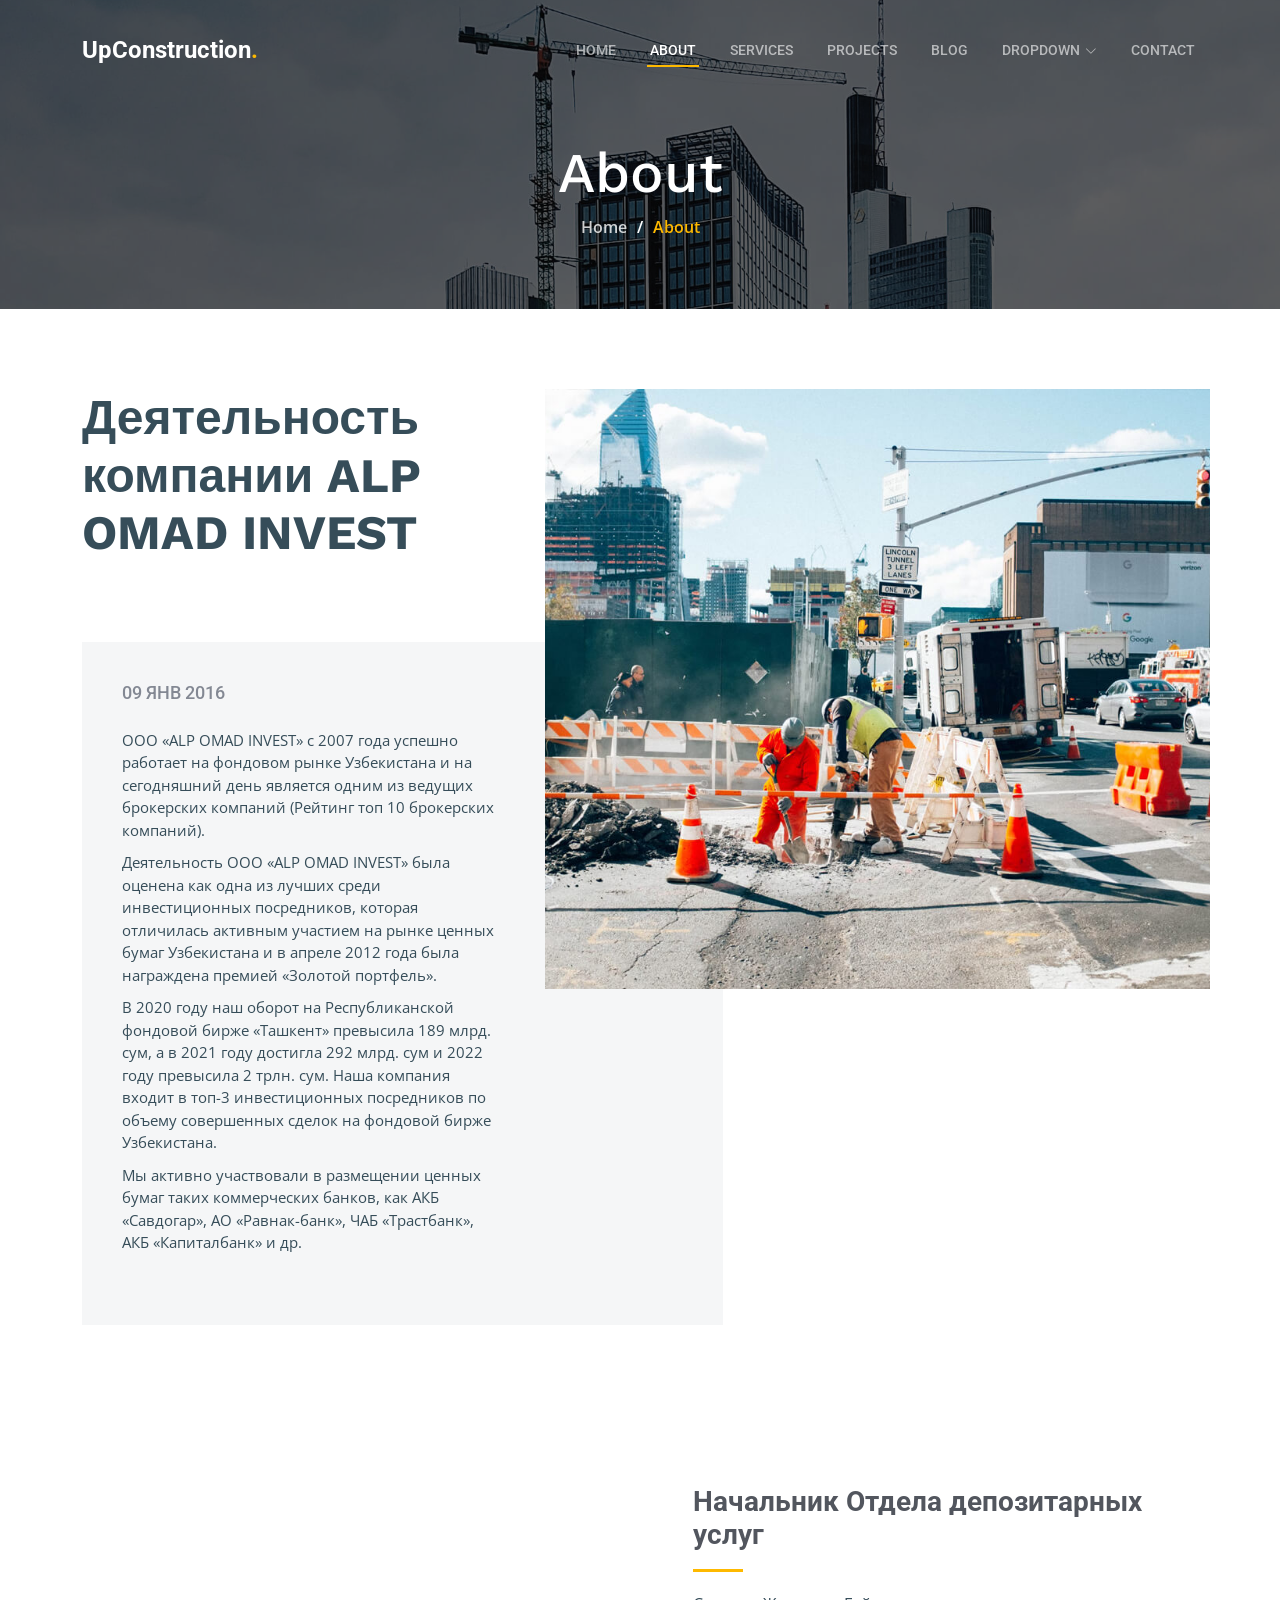
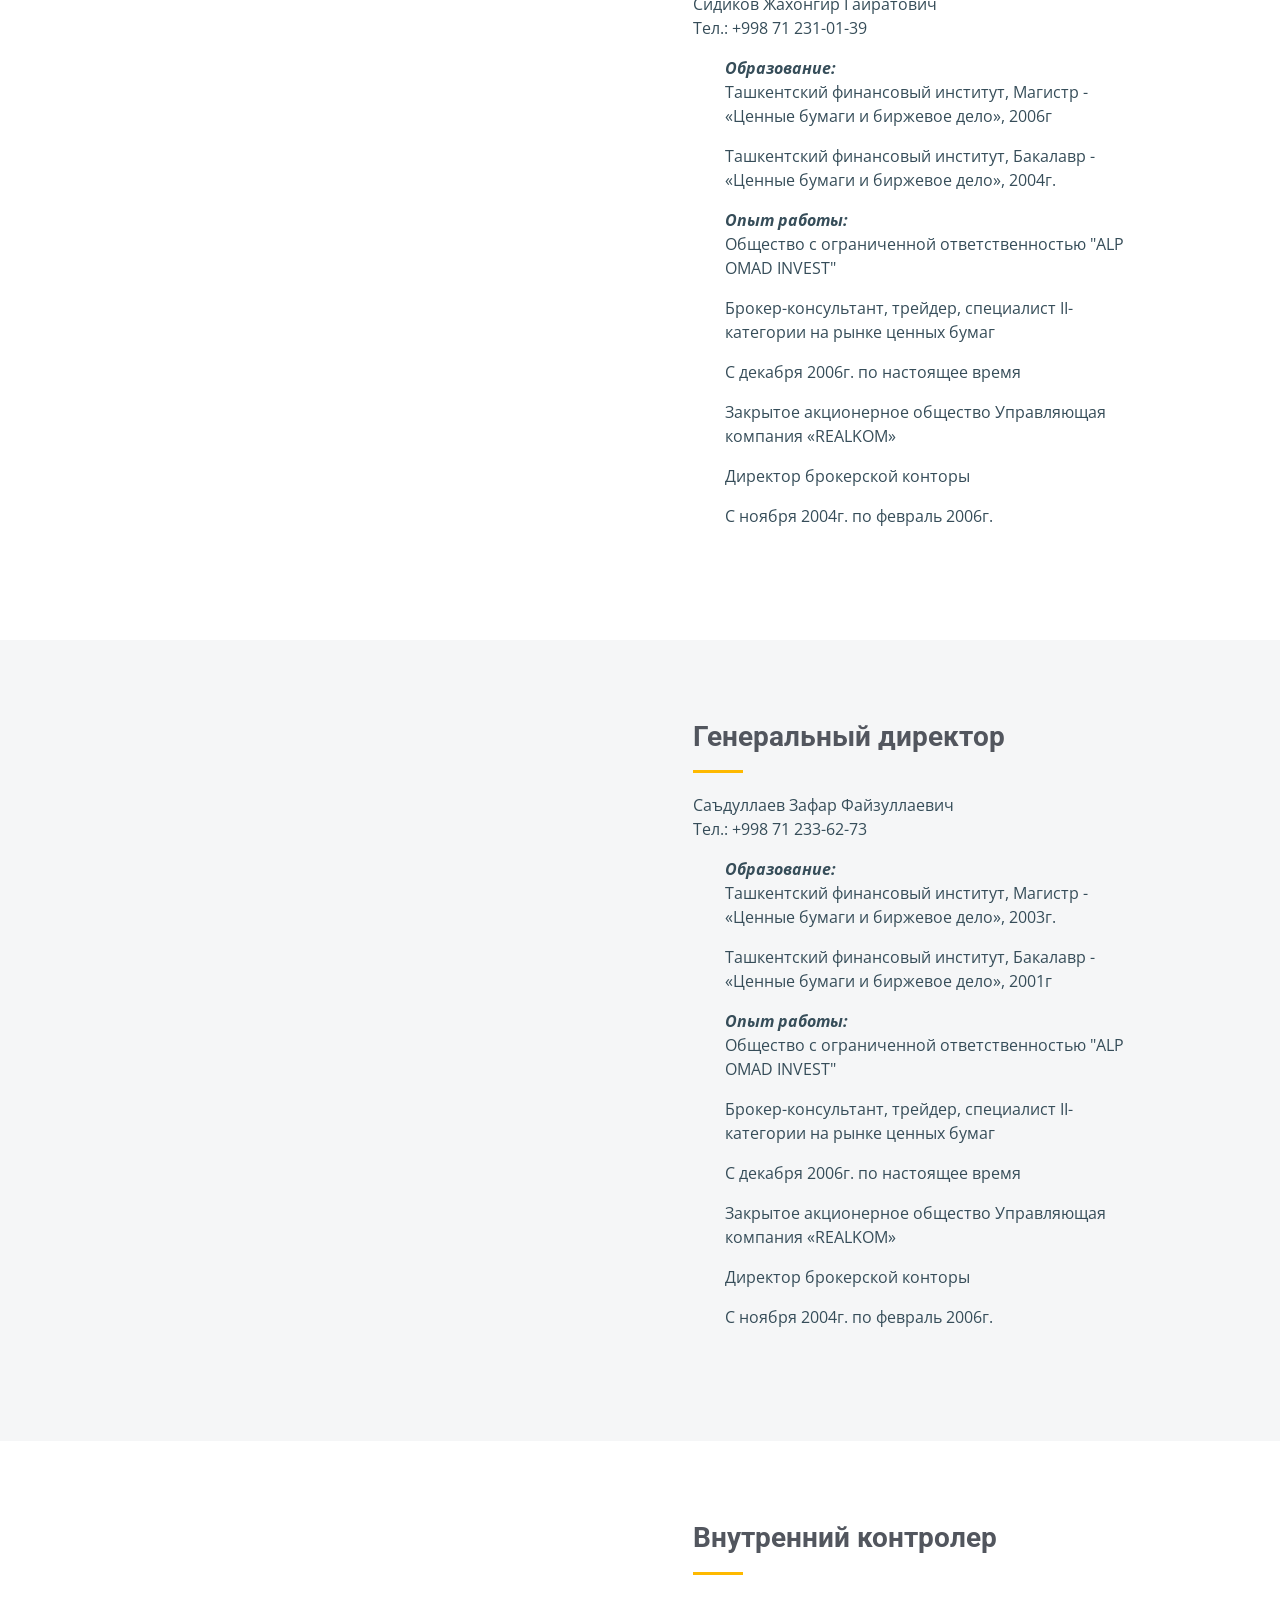
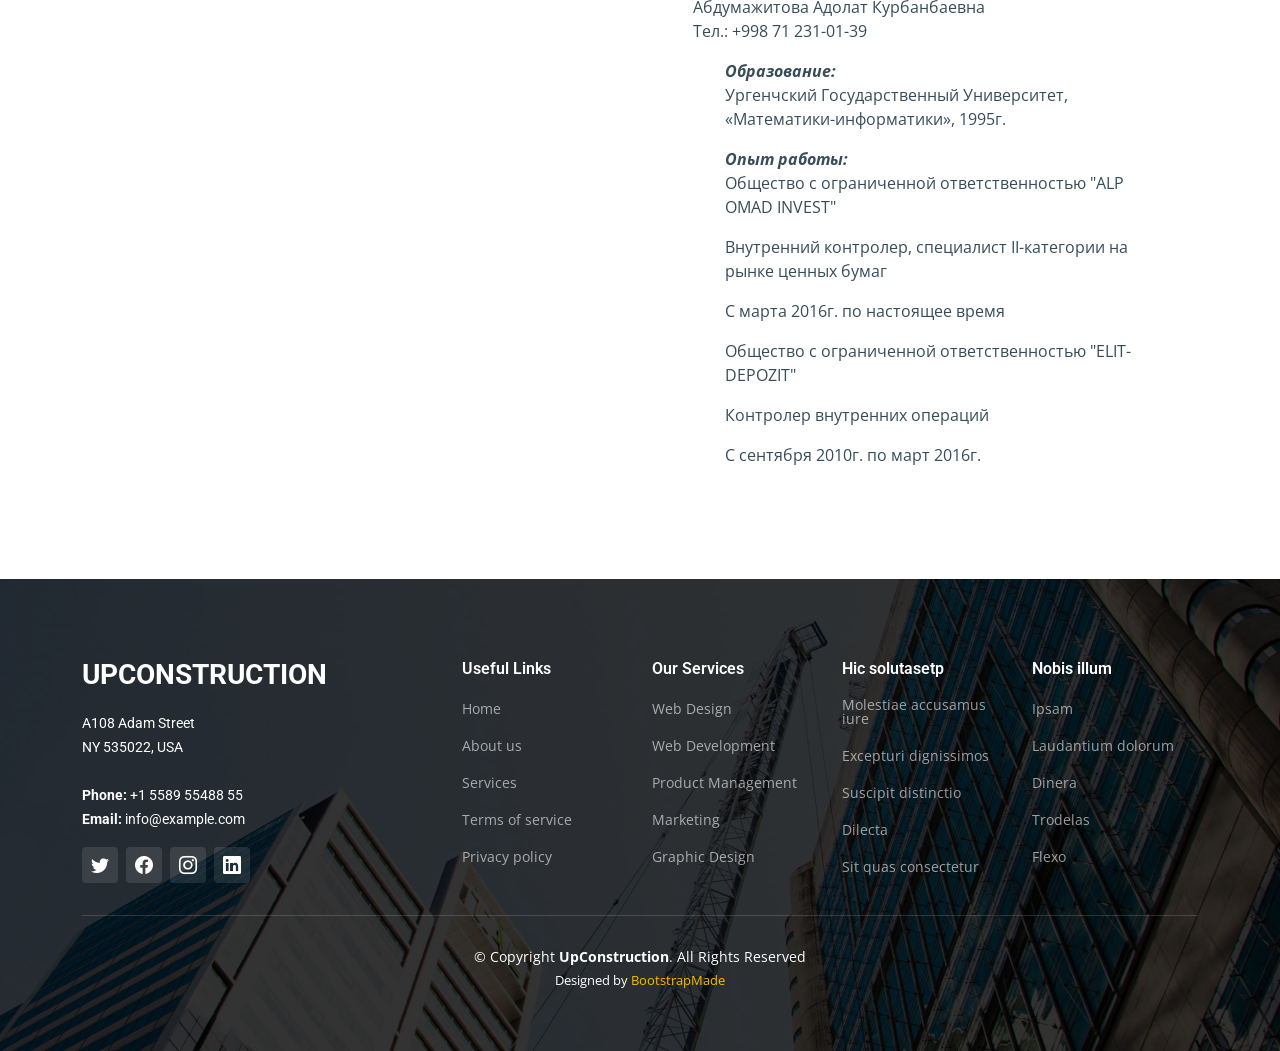
==== commit 34e2d16a: "main" ====
--- a/about.html
+++ b/about.html
@@ -106,22 +106,18 @@
           <div class="col-lg-7 about-img" style="background-image: url(assets/img/about.jpg);"></div>
 
           <div class="col-lg-7">
-            <h2>Consequatur eius et magnam</h2>
+            <h2>Деятельность компании ALP OMAD INVEST</h2>
             <div class="our-story">
-              <h4>Est 1988</h4>
-              <h3>Our Story</h3>
-              <p>Inventore aliquam beatae at et id alias. Ipsa dolores amet consequuntur minima quia maxime autem. Quidem id sed ratione. Tenetur provident autem in reiciendis rerum at dolor. Aliquam consectetur laudantium temporibus dicta minus dolor.</p>
+              <h4>09 янв 2016</h4>
+              <h3></h3>
               <ul>
-                <li><i class="bi bi-check-circle"></i> <span>Ullamco laboris nisi ut aliquip ex ea commo</span></li>
-                <li><i class="bi bi-check-circle"></i> <span>Duis aute irure dolor in reprehenderit in</span></li>
-                <li><i class="bi bi-check-circle"></i> <span>Ullamco laboris nisi ut aliquip ex ea</span></li>
+                <li><span>ООО «ALP OMAD INVEST» с 2007 года успешно работает на фондовом рынке Узбекистана и на сегодняшний день является одним из ведущих брокерских компаний (Рейтинг топ 10 брокерских компаний).   </span></li>
+                <li><span>Деятельность ООО «ALP OMAD INVEST» была оценена как одна из лучших среди инвестиционных посредников, которая отличилась активным участием на рынке ценных бумаг Узбекистана и в апреле 2012 года была награждена премией «Золотой портфель».</span></li>
+                <li><span>В 2020 году наш оборот на Республиканской фондовой бирже «Ташкент» превысила 189 млрд. сум, а в 2021 году достигла 292 млрд. сум и 2022 году превысила 2 трлн. сум. Наша компания входит в топ-3 инвестиционных посредников по объему совершенных сделок на фондовой бирже Узбекистана. </span></li>
+                <li><span>Мы активно участвовали в размещении ценных бумаг таких коммерческих банков, как АКБ «Савдогар», АО  «Равнак-банк», ЧАБ «Трастбанк», АКБ «Капиталбанк» и др.</span></li>
+                <li><span></span></li>
               </ul>
-              <p>Vitae autem velit excepturi fugit. Animi ad non. Eligendi et non nesciunt suscipit repellendus porro in quo eveniet. Molestias in maxime doloremque.</p>
-
-              <div class="watch-video d-flex align-items-center position-relative">
-                <i class="bi bi-play-circle"></i>
-                <a href="https://www.youtube.com/watch?v=LXb3EKWsInQ" class="glightbox stretched-link">Watch Video</a>
-              </div>
+
             </div>
           </div>
 
@@ -131,100 +127,59 @@
     </section>
     <!-- End About Section -->
 
-    <!-- ======= Stats Counter Section ======= -->
-    <section id="stats-counter" class="stats-counter section-bg">
-      <div class="container">
-
-        <div class="row gy-4">
-
-          <div class="col-lg-3 col-md-6">
-            <div class="stats-item d-flex align-items-center w-100 h-100">
-              <i class="bi bi-emoji-smile color-blue flex-shrink-0"></i>
-              <div>
-                <span data-purecounter-start="0" data-purecounter-end="232" data-purecounter-duration="1" class="purecounter"></span>
-                <p>Happy Clients</p>
-              </div>
-            </div>
-          </div><!-- End Stats Item -->
-
-          <div class="col-lg-3 col-md-6">
-            <div class="stats-item d-flex align-items-center w-100 h-100">
-              <i class="bi bi-journal-richtext color-orange flex-shrink-0"></i>
-              <div>
-                <span data-purecounter-start="0" data-purecounter-end="521" data-purecounter-duration="1" class="purecounter"></span>
-                <p>Projects</p>
-              </div>
-            </div>
-          </div><!-- End Stats Item -->
-
-          <div class="col-lg-3 col-md-6">
-            <div class="stats-item d-flex align-items-center w-100 h-100">
-              <i class="bi bi-headset color-green flex-shrink-0"></i>
-              <div>
-                <span data-purecounter-start="0" data-purecounter-end="1463" data-purecounter-duration="1" class="purecounter"></span>
-                <p>Hours Of Support</p>
-              </div>
-            </div>
-          </div><!-- End Stats Item -->
-
-          <div class="col-lg-3 col-md-6">
-            <div class="stats-item d-flex align-items-center w-100 h-100">
-              <i class="bi bi-people color-pink flex-shrink-0"></i>
-              <div>
-                <span data-purecounter-start="0" data-purecounter-end="15" data-purecounter-duration="1" class="purecounter"></span>
-                <p>Hard Workers</p>
-              </div>
-            </div>
-          </div><!-- End Stats Item -->
-
-        </div>
-
-      </div>
-    </section><!-- End Stats Counter Section -->
+
 
     <!-- ======= Alt Services Section ======= -->
     <section id="alt-services" class="alt-services">
       <div class="container" data-aos="fade-up">
 
         <div class="row justify-content-around gy-4">
-          <div class="col-lg-6 img-bg" style="background-image: url(assets/img/alt-services.jpg);" data-aos="zoom-in" data-aos-delay="100"></div>
+          <div class="col-lg-6 img-bg" style="background-image: url(https://stockinvest.uz/uploads/posts/2018-07/medium/1532603471_sidikov-sertifakat.jpg); width: 28rem; height: 34rem;" data-aos="zoom-in" data-aos-delay="100"></div>
 
           <div class="col-lg-5 d-flex flex-column justify-content-center">
-            <h3>Enim quis est voluptatibus aliquid consequatur fugiat</h3>
-            <p>Esse voluptas cumque vel exercitationem. Reiciendis est hic accusamus. Non ipsam et sed minima temporibus laudantium. Soluta voluptate sed facere corporis dolores excepturi</p>
-
-            <div class="icon-box d-flex position-relative" data-aos="fade-up" data-aos-delay="100">
-              <i class="bi bi-easel flex-shrink-0"></i>
-              <div>
-                <h4><a href="" class="stretched-link">Lorem Ipsum</a></h4>
-                <p>Voluptatum deleniti atque corrupti quos dolores et quas molestias excepturi sint occaecati cupiditate non provident</p>
-              </div>
-            </div><!-- End Icon Box -->
-
-            <div class="icon-box d-flex position-relative" data-aos="fade-up" data-aos-delay="200">
-              <i class="bi bi-patch-check flex-shrink-0"></i>
-              <div>
-                <h4><a href="" class="stretched-link">Nemo Enim</a></h4>
-                <p>At vero eos et accusamus et iusto odio dignissimos ducimus qui blanditiis praesentium voluptatum deleniti atque</p>
-              </div>
-            </div><!-- End Icon Box -->
-
-            <div class="icon-box d-flex position-relative" data-aos="fade-up" data-aos-delay="300">
-              <i class="bi bi-brightness-high flex-shrink-0"></i>
-              <div>
-                <h4><a href="" class="stretched-link">Dine Pad</a></h4>
-                <p>Explicabo est voluptatum asperiores consequatur magnam. Et veritatis odit. Sunt aut deserunt minus aut eligendi omnis</p>
-              </div>
-            </div><!-- End Icon Box -->
-
-            <div class="icon-box d-flex position-relative" data-aos="fade-up" data-aos-delay="400">
-              <i class="bi bi-brightness-high flex-shrink-0"></i>
-              <div>
-                <h4><a href="" class="stretched-link">Tride clov</a></h4>
-                <p>Est voluptatem labore deleniti quis a delectus et. Saepe dolorem libero sit non aspernatur odit amet. Et eligendi</p>
-              </div>
-            </div><!-- End Icon Box -->
-
+            <h3>Начальник Отдела депозитарных услуг</h3>
+            <span>Сидиков Жахонгир Гайратович</span>
+            <p>Тел.: +998 71 231-01-39</p>
+          <ul>
+
+            <li>
+              <b><i>Образование:</i></b>
+            </li>
+            <li>
+                <p>Ташкентский финансовый институт, Магистр - «Ценные бумаги и биржевое дело», 2006г</p>
+            </li><!-- End Icon Box -->
+            <li>
+                <p>Ташкентский финансовый институт, Бакалавр - «Ценные бумаги и биржевое дело», 2004г. </p>
+            </li><!-- End Icon Box -->
+
+            <li>
+              <b><i>Опыт работы:</i></b>
+            </li>
+
+            <li>
+                <p>Общество с ограниченной ответственностью "ALP OMAD INVEST"</p>
+            </li><!-- End Icon Box -->
+
+              <li>
+                <p>Брокер-консультант, трейдер, специалист II-категории на рынке ценных бумаг</p>
+            </li><!-- End Icon Box -->
+
+            <li>
+                <p>С декабря 2006г. по настоящее время</p>
+              </li><!-- End Icon Box -->
+
+              <li>
+                <p>Закрытое акционерное общество Управляющая компания «REALKOM»</p>
+              </li><!-- End Icon Box -->
+
+              <li>
+                <p>Директор брокерской конторы</p>
+              </li>
+
+              <li>
+                <p>С ноября 2004г. по февраль 2006г.</p>
+              </li>
+          </ul>
           </div>
         </div>
 
@@ -236,275 +191,111 @@
       <div class="container" data-aos="fade-up">
 
         <div class="row justify-content-around gy-4">
+          <div class="col-lg-6 img-bg" style="background-image: url(https://stockinvest.uz/uploads/posts/2018-07/medium/1532603571_abdumajitova-sertifikat.jpg); height: 34rem; width: 28rem;" data-aos="zoom-in" data-aos-delay="100"></div>
+
+           <div class="col-lg-5 d-flex flex-column justify-content-center">
+            <h3>Генеральный директор</h3>
+            <span>Саъдуллаев Зафар Файзуллаевич</span>
+            <p>Тел.: +998 71 233-62-73</p>
+          <ul>
+
+            <li>
+              <b><i>Образование:</i></b>
+            </li>
+            <li>
+                <p>Ташкентский финансовый институт, Магистр - «Ценные бумаги и биржевое дело», 2003г.</p>
+            </li><!-- End Icon Box -->
+            <li>
+                <p>Ташкентский финансовый институт, Бакалавр - «Ценные бумаги и биржевое дело», 2001г</p>
+            </li><!-- End Icon Box -->
+
+            <li>
+              <b><i>Опыт работы:</i></b>
+            </li>
+
+            <li>
+                <p><span>Общество с ограниченной ответственностью "ALP OMAD INVEST"</span></p>
+            </li><!-- End Icon Box -->
+
+              <li>
+                <p>Брокер-консультант, трейдер, специалист II-категории на рынке ценных бумаг</p>
+            </li><!-- End Icon Box -->
+
+            <li>
+                <p>С декабря 2006г. по настоящее время</p>
+              </li><!-- End Icon Box -->
+
+              <li>
+                <p>Закрытое акционерное общество Управляющая компания «REALKOM»</p>
+              </li><!-- End Icon Box -->
+
+              <li>
+                <p>Директор брокерской конторы</p>
+              </li>
+
+              <li>
+                <p>С ноября 2004г. по февраль 2006г.</p>
+              </li>
+          </ul>
+          </div>
+        </div>
+
+      </div>
+    </section><!-- End Alt Services Section 2 -->
+
+    <!-- ======= Alt Services Section ======= -->
+    <section id="alt-services" class="alt-services">
+      <div class="container" data-aos="fade-up">
+
+        <div class="row justify-content-around gy-4">
+          <div class="col-lg-6 img-bg" style="background-image: url(https://stockinvest.uz/uploads/posts/2018-07/medium/1532603571_abdumajitova-sertifikat.jpg); height: 34rem; width: 28rem;" data-aos="zoom-in" data-aos-delay="100"></div>
+
           <div class="col-lg-5 d-flex flex-column justify-content-center">
-            <h3>Non quasi officia eum nobis et rerum epudiandae rem voluptatem</h3>
-            <p>Maxime quia dolorum alias perspiciatis. Earum voluptatem sint at non. Ducimus maxime minima iste magni sit praesentium assumenda minus. Amet rerum saepe tempora vero.</p>
-
-            <div class="icon-box d-flex position-relative" data-aos="fade-up" data-aos-delay="100">
-              <i class="bi bi-easel flex-shrink-0"></i>
-              <div>
-                <h4><a href="" class="stretched-link">Lorem Ipsum</a></h4>
-                <p>Voluptatum deleniti atque corrupti quos dolores et quas molestias excepturi sint occaecati cupiditate non provident</p>
-              </div>
-            </div><!-- End Icon Box -->
-
-            <div class="icon-box d-flex position-relative" data-aos="fade-up" data-aos-delay="200">
-              <i class="bi bi-patch-check flex-shrink-0"></i>
-              <div>
-                <h4><a href="" class="stretched-link">Nemo Enim</a></h4>
-                <p>At vero eos et accusamus et iusto odio dignissimos ducimus qui blanditiis praesentium voluptatum deleniti atque</p>
-              </div>
-            </div><!-- End Icon Box -->
-
-            <div class="icon-box d-flex position-relative" data-aos="fade-up" data-aos-delay="300">
-              <i class="bi bi-brightness-high flex-shrink-0"></i>
-              <div>
-                <h4><a href="" class="stretched-link">Dine Pad</a></h4>
-                <p>Explicabo est voluptatum asperiores consequatur magnam. Et veritatis odit. Sunt aut deserunt minus aut eligendi omnis</p>
-              </div>
-            </div><!-- End Icon Box -->
-
-            <div class="icon-box d-flex position-relative" data-aos="fade-up" data-aos-delay="400">
-              <i class="bi bi-brightness-high flex-shrink-0"></i>
-              <div>
-                <h4><a href="" class="stretched-link">Tride clov</a></h4>
-                <p>Est voluptatem labore deleniti quis a delectus et. Saepe dolorem libero sit non aspernatur odit amet. Et eligendi</p>
-              </div>
-            </div><!-- End Icon Box -->
+            <h3>Внутренний контролер</h3>
+            <span>Абдумажитова Адолат Курбанбаевна</span>
+            <p>Тел.: +998 71 231-01-39</p>
+          <ul>
+
+            <li>
+              <b><i>Образование:</i></b>
+            </li>
+            <li>
+                <p>Ургенчский Государственный Университет, «Математики-информатики», 1995г.</p>
+            </li><!-- End Icon Box -->
+
+            <li>
+              <b><i>Опыт работы:</i></b>
+            </li>
+
+            <li>
+                <p>Общество с ограниченной ответственностью "ALP OMAD INVEST"</p>
+            </li><!-- End Icon Box -->
+
+              <li>
+                <p>Внутренний контролер, специалист II-категории на рынке ценных бумаг</p>
+            </li><!-- End Icon Box -->
+
+            <li>
+                <p>С марта 2016г. по настоящее время</p>
+              </li><!-- End Icon Box -->
+
+              <li>
+                <p>Общество с ограниченной ответственностью "ELIT-DEPOZIT"</p>
+              </li><!-- End Icon Box -->
+
+              <li>
+                <p>Контролер внутренних операций</p>
+              </li>
+
+              <li>
+                <p>С сентября 2010г. по март 2016г.</p>
+              </li>
+          </ul>
           </div>
-
-          <div class="col-lg-6 img-bg" style="background-image: url(assets/img/alt-services-2.jpg);" data-aos="zoom-in" data-aos-delay="100"></div>
-        </div>
-
-      </div>
-    </section><!-- End Alt Services Section 2 -->
-
-    <!-- ======= Our Team Section ======= -->
-    <section id="team" class="team">
-      <div class="container" data-aos="fade-up">
-
-        <div class="section-header">
-          <h2>Our Team</h2>
-          <p>Aperiam dolorum et et wuia molestias qui eveniet numquam nihil porro incidunt dolores placeat sunt id nobis omnis tiledo stran delop</p>
-        </div>
-
-        <div class="row gy-5">
-
-          <div class="col-lg-4 col-md-6 member" data-aos="fade-up" data-aos-delay="100">
-            <div class="member-img">
-              <img src="assets/img/team/team-1.jpg" class="img-fluid" alt="">
-              <div class="social">
-                <a href="#"><i class="bi bi-twitter"></i></a>
-                <a href="#"><i class="bi bi-facebook"></i></a>
-                <a href="#"><i class="bi bi-instagram"></i></a>
-                <a href="#"><i class="bi bi-linkedin"></i></a>
-              </div>
-            </div>
-            <div class="member-info text-center">
-              <h4>Walter White</h4>
-              <span>Chief Executive Officer</span>
-              <p>Aliquam iure quaerat voluptatem praesentium possimus unde laudantium vel dolorum distinctio dire flow</p>
-            </div>
-          </div><!-- End Team Member -->
-
-          <div class="col-lg-4 col-md-6 member" data-aos="fade-up" data-aos-delay="200">
-            <div class="member-img">
-              <img src="assets/img/team/team-2.jpg" class="img-fluid" alt="">
-              <div class="social">
-                <a href="#"><i class="bi bi-twitter"></i></a>
-                <a href="#"><i class="bi bi-facebook"></i></a>
-                <a href="#"><i class="bi bi-instagram"></i></a>
-                <a href="#"><i class="bi bi-linkedin"></i></a>
-              </div>
-            </div>
-            <div class="member-info text-center">
-              <h4>Sarah Jhonson</h4>
-              <span>Product Manager</span>
-              <p>Labore ipsam sit consequatur exercitationem rerum laboriosam laudantium aut quod dolores exercitationem ut</p>
-            </div>
-          </div><!-- End Team Member -->
-
-          <div class="col-lg-4 col-md-6 member" data-aos="fade-up" data-aos-delay="300">
-            <div class="member-img">
-              <img src="assets/img/team/team-3.jpg" class="img-fluid" alt="">
-              <div class="social">
-                <a href="#"><i class="bi bi-twitter"></i></a>
-                <a href="#"><i class="bi bi-facebook"></i></a>
-                <a href="#"><i class="bi bi-instagram"></i></a>
-                <a href="#"><i class="bi bi-linkedin"></i></a>
-              </div>
-            </div>
-            <div class="member-info text-center">
-              <h4>William Anderson</h4>
-              <span>CTO</span>
-              <p>Illum minima ea autem doloremque ipsum quidem quas aspernatur modi ut praesentium vel tque sed facilis at qui</p>
-            </div>
-          </div><!-- End Team Member -->
-
-          <div class="col-lg-4 col-md-6 member" data-aos="fade-up" data-aos-delay="400">
-            <div class="member-img">
-              <img src="assets/img/team/team-4.jpg" class="img-fluid" alt="">
-              <div class="social">
-                <a href="#"><i class="bi bi-twitter"></i></a>
-                <a href="#"><i class="bi bi-facebook"></i></a>
-                <a href="#"><i class="bi bi-instagram"></i></a>
-                <a href="#"><i class="bi bi-linkedin"></i></a>
-              </div>
-            </div>
-            <div class="member-info text-center">
-              <h4>Amanda Jepson</h4>
-              <span>Accountant</span>
-              <p>Magni voluptatem accusamus assumenda cum nisi aut qui dolorem voluptate sed et veniam quasi quam consectetur</p>
-            </div>
-          </div><!-- End Team Member -->
-
-          <div class="col-lg-4 col-md-6 member" data-aos="fade-up" data-aos-delay="500">
-            <div class="member-img">
-              <img src="assets/img/team/team-5.jpg" class="img-fluid" alt="">
-              <div class="social">
-                <a href="#"><i class="bi bi-twitter"></i></a>
-                <a href="#"><i class="bi bi-facebook"></i></a>
-                <a href="#"><i class="bi bi-instagram"></i></a>
-                <a href="#"><i class="bi bi-linkedin"></i></a>
-              </div>
-            </div>
-            <div class="member-info text-center">
-              <h4>Brian Doe</h4>
-              <span>Marketing</span>
-              <p>Qui consequuntur quos accusamus magnam quo est molestiae eius laboriosam sunt doloribus quia impedit laborum velit</p>
-            </div>
-          </div><!-- End Team Member -->
-
-          <div class="col-lg-4 col-md-6 member" data-aos="fade-up" data-aos-delay="600">
-            <div class="member-img">
-              <img src="assets/img/team/team-6.jpg" class="img-fluid" alt="">
-              <div class="social">
-                <a href="#"><i class="bi bi-twitter"></i></a>
-                <a href="#"><i class="bi bi-facebook"></i></a>
-                <a href="#"><i class="bi bi-instagram"></i></a>
-                <a href="#"><i class="bi bi-linkedin"></i></a>
-              </div>
-            </div>
-            <div class="member-info text-center">
-              <h4>Josepha Palas</h4>
-              <span>Operation</span>
-              <p>Sint sint eveniet explicabo amet consequatur nesciunt error enim rerum earum et omnis fugit eligendi cupiditate vel</p>
-            </div>
-          </div><!-- End Team Member -->
-
-        </div>
-
-      </div>
-    </section><!-- End Our Team Section -->
-
-    <!-- ======= Testimonials Section ======= -->
-    <section id="testimonials" class="testimonials section-bg">
-      <div class="container" data-aos="fade-up">
-
-        <div class="section-header">
-          <h2>Testimonials</h2>
-          <p>Quam sed id excepturi ccusantium dolorem ut quis dolores nisi llum nostrum enim velit qui ut et autem uia reprehenderit sunt deleniti</p>
-        </div>
-
-        <div class="slides-2 swiper">
-          <div class="swiper-wrapper">
-
-            <div class="swiper-slide">
-              <div class="testimonial-wrap">
-                <div class="testimonial-item">
-                  <img src="assets/img/testimonials/testimonials-1.jpg" class="testimonial-img" alt="">
-                  <h3>Saul Goodman</h3>
-                  <h4>Ceo &amp; Founder</h4>
-                  <div class="stars">
-                    <i class="bi bi-star-fill"></i><i class="bi bi-star-fill"></i><i class="bi bi-star-fill"></i><i class="bi bi-star-fill"></i><i class="bi bi-star-fill"></i>
-                  </div>
-                  <p>
-                    <i class="bi bi-quote quote-icon-left"></i>
-                    Proin iaculis purus consequat sem cure digni ssim donec porttitora entum suscipit rhoncus. Accusantium quam, ultricies eget id, aliquam eget nibh et. Maecen aliquam, risus at semper.
-                    <i class="bi bi-quote quote-icon-right"></i>
-                  </p>
-                </div>
-              </div>
-            </div><!-- End testimonial item -->
-
-            <div class="swiper-slide">
-              <div class="testimonial-wrap">
-                <div class="testimonial-item">
-                  <img src="assets/img/testimonials/testimonials-2.jpg" class="testimonial-img" alt="">
-                  <h3>Sara Wilsson</h3>
-                  <h4>Designer</h4>
-                  <div class="stars">
-                    <i class="bi bi-star-fill"></i><i class="bi bi-star-fill"></i><i class="bi bi-star-fill"></i><i class="bi bi-star-fill"></i><i class="bi bi-star-fill"></i>
-                  </div>
-                  <p>
-                    <i class="bi bi-quote quote-icon-left"></i>
-                    Export tempor illum tamen malis malis eram quae irure esse labore quem cillum quid cillum eram malis quorum velit fore eram velit sunt aliqua noster fugiat irure amet legam anim culpa.
-                    <i class="bi bi-quote quote-icon-right"></i>
-                  </p>
-                </div>
-              </div>
-            </div><!-- End testimonial item -->
-
-            <div class="swiper-slide">
-              <div class="testimonial-wrap">
-                <div class="testimonial-item">
-                  <img src="assets/img/testimonials/testimonials-3.jpg" class="testimonial-img" alt="">
-                  <h3>Jena Karlis</h3>
-                  <h4>Store Owner</h4>
-                  <div class="stars">
-                    <i class="bi bi-star-fill"></i><i class="bi bi-star-fill"></i><i class="bi bi-star-fill"></i><i class="bi bi-star-fill"></i><i class="bi bi-star-fill"></i>
-                  </div>
-                  <p>
-                    <i class="bi bi-quote quote-icon-left"></i>
-                    Enim nisi quem export duis labore cillum quae magna enim sint quorum nulla quem veniam duis minim tempor labore quem eram duis noster aute amet eram fore quis sint minim.
-                    <i class="bi bi-quote quote-icon-right"></i>
-                  </p>
-                </div>
-              </div>
-            </div><!-- End testimonial item -->
-
-            <div class="swiper-slide">
-              <div class="testimonial-wrap">
-                <div class="testimonial-item">
-                  <img src="assets/img/testimonials/testimonials-4.jpg" class="testimonial-img" alt="">
-                  <h3>Matt Brandon</h3>
-                  <h4>Freelancer</h4>
-                  <div class="stars">
-                    <i class="bi bi-star-fill"></i><i class="bi bi-star-fill"></i><i class="bi bi-star-fill"></i><i class="bi bi-star-fill"></i><i class="bi bi-star-fill"></i>
-                  </div>
-                  <p>
-                    <i class="bi bi-quote quote-icon-left"></i>
-                    Fugiat enim eram quae cillum dolore dolor amet nulla culpa multos export minim fugiat minim velit minim dolor enim duis veniam ipsum anim magna sunt elit fore quem dolore labore illum veniam.
-                    <i class="bi bi-quote quote-icon-right"></i>
-                  </p>
-                </div>
-              </div>
-            </div><!-- End testimonial item -->
-
-            <div class="swiper-slide">
-              <div class="testimonial-wrap">
-                <div class="testimonial-item">
-                  <img src="assets/img/testimonials/testimonials-5.jpg" class="testimonial-img" alt="">
-                  <h3>John Larson</h3>
-                  <h4>Entrepreneur</h4>
-                  <div class="stars">
-                    <i class="bi bi-star-fill"></i><i class="bi bi-star-fill"></i><i class="bi bi-star-fill"></i><i class="bi bi-star-fill"></i><i class="bi bi-star-fill"></i>
-                  </div>
-                  <p>
-                    <i class="bi bi-quote quote-icon-left"></i>
-                    Quis quorum aliqua sint quem legam fore sunt eram irure aliqua veniam tempor noster veniam enim culpa labore duis sunt culpa nulla illum cillum fugiat legam esse veniam culpa fore nisi cillum quid.
-                    <i class="bi bi-quote quote-icon-right"></i>
-                  </p>
-                </div>
-              </div>
-            </div><!-- End testimonial item -->
-
-          </div>
-          <div class="swiper-pagination"></div>
-        </div>
-
-      </div>
-    </section><!-- End Testimonials Section -->
+        </div>
+
+      </div>
+    </section><!-- End Alt Services Section -->
 
   </main><!-- End #main -->
 
--- a/assets/css/main.css
+++ b/assets/css/main.css
@@ -64,6 +64,10 @@
   overflow: hidden;
 }
 
+ul{
+  list-style: none;
+}
+
 .section-bg {
   background-color: #f5f6f7;
 }
@@ -114,6 +118,7 @@
   padding: 140px 0 60px 0;
   min-height: 30vh;
   position: relative;
+  width: 100%!important;
   background-size: cover;
   background-position: center;
   background-repeat: no-repeat;
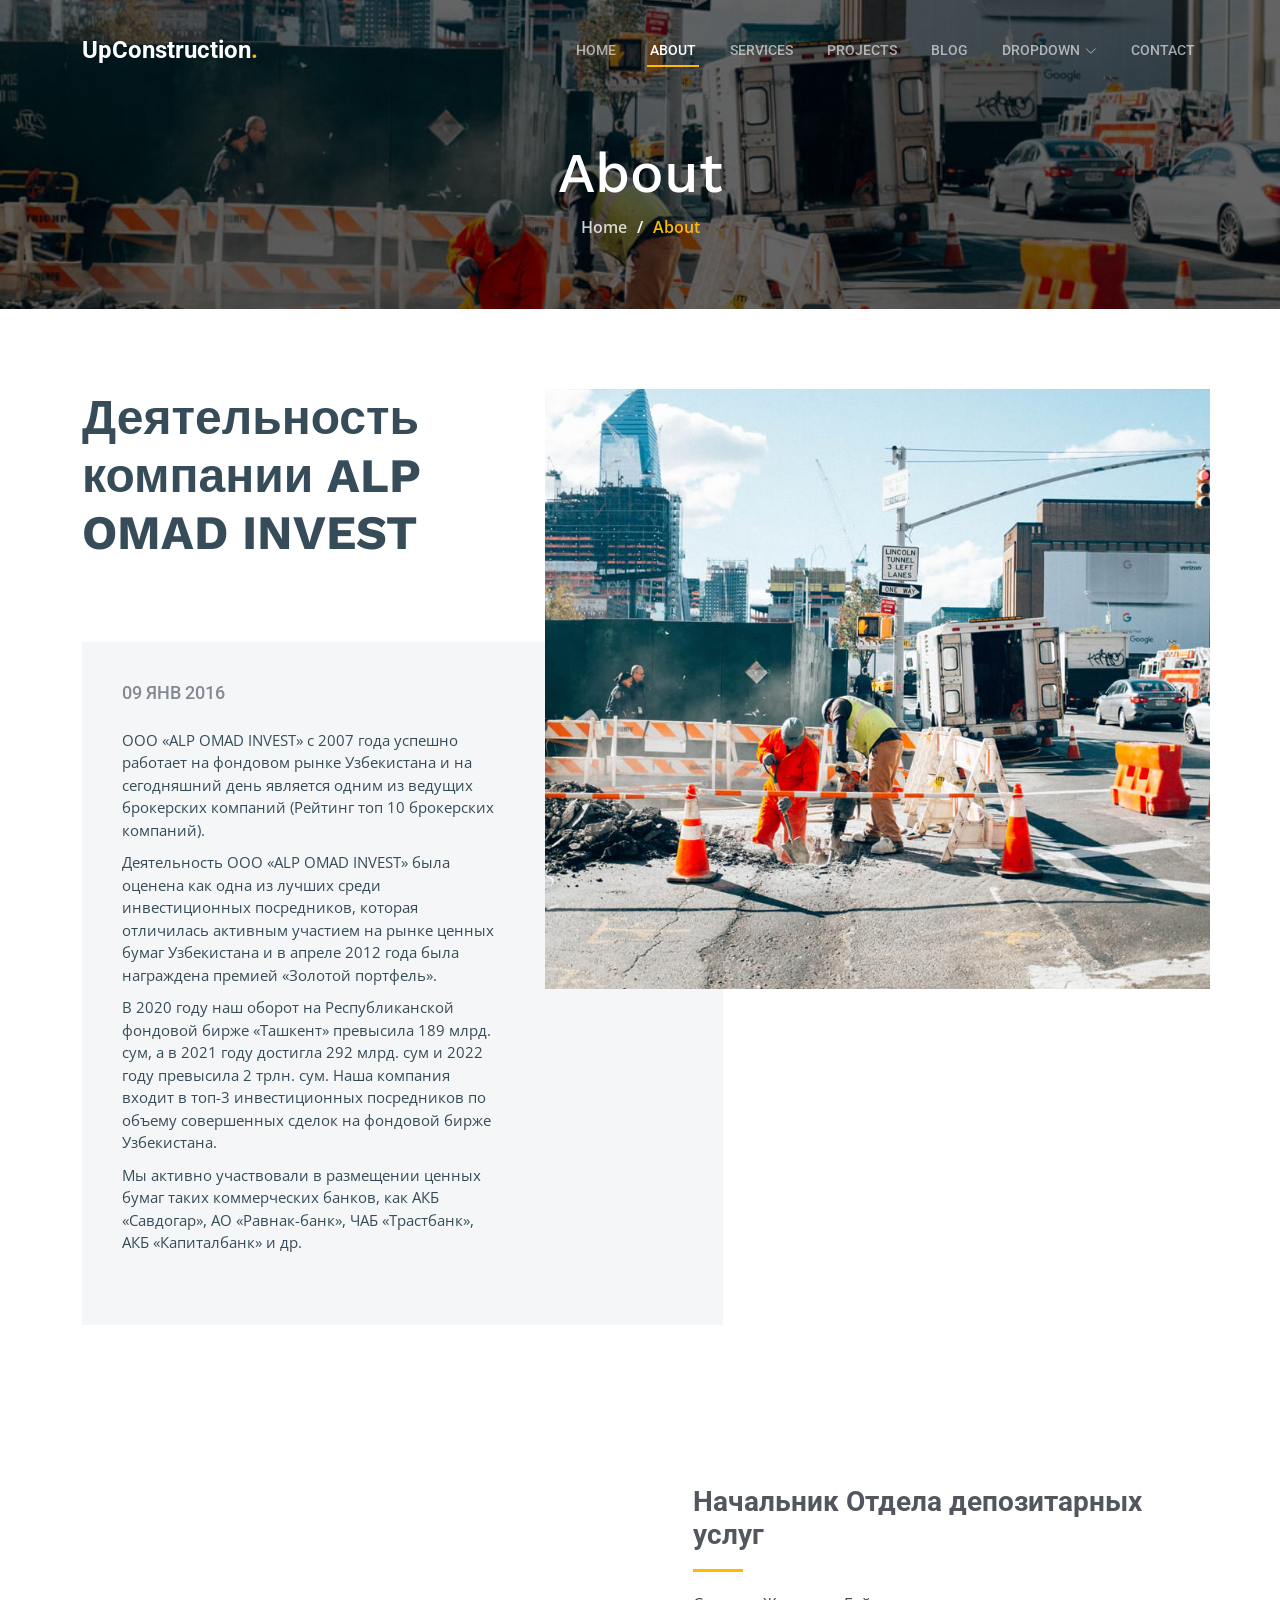
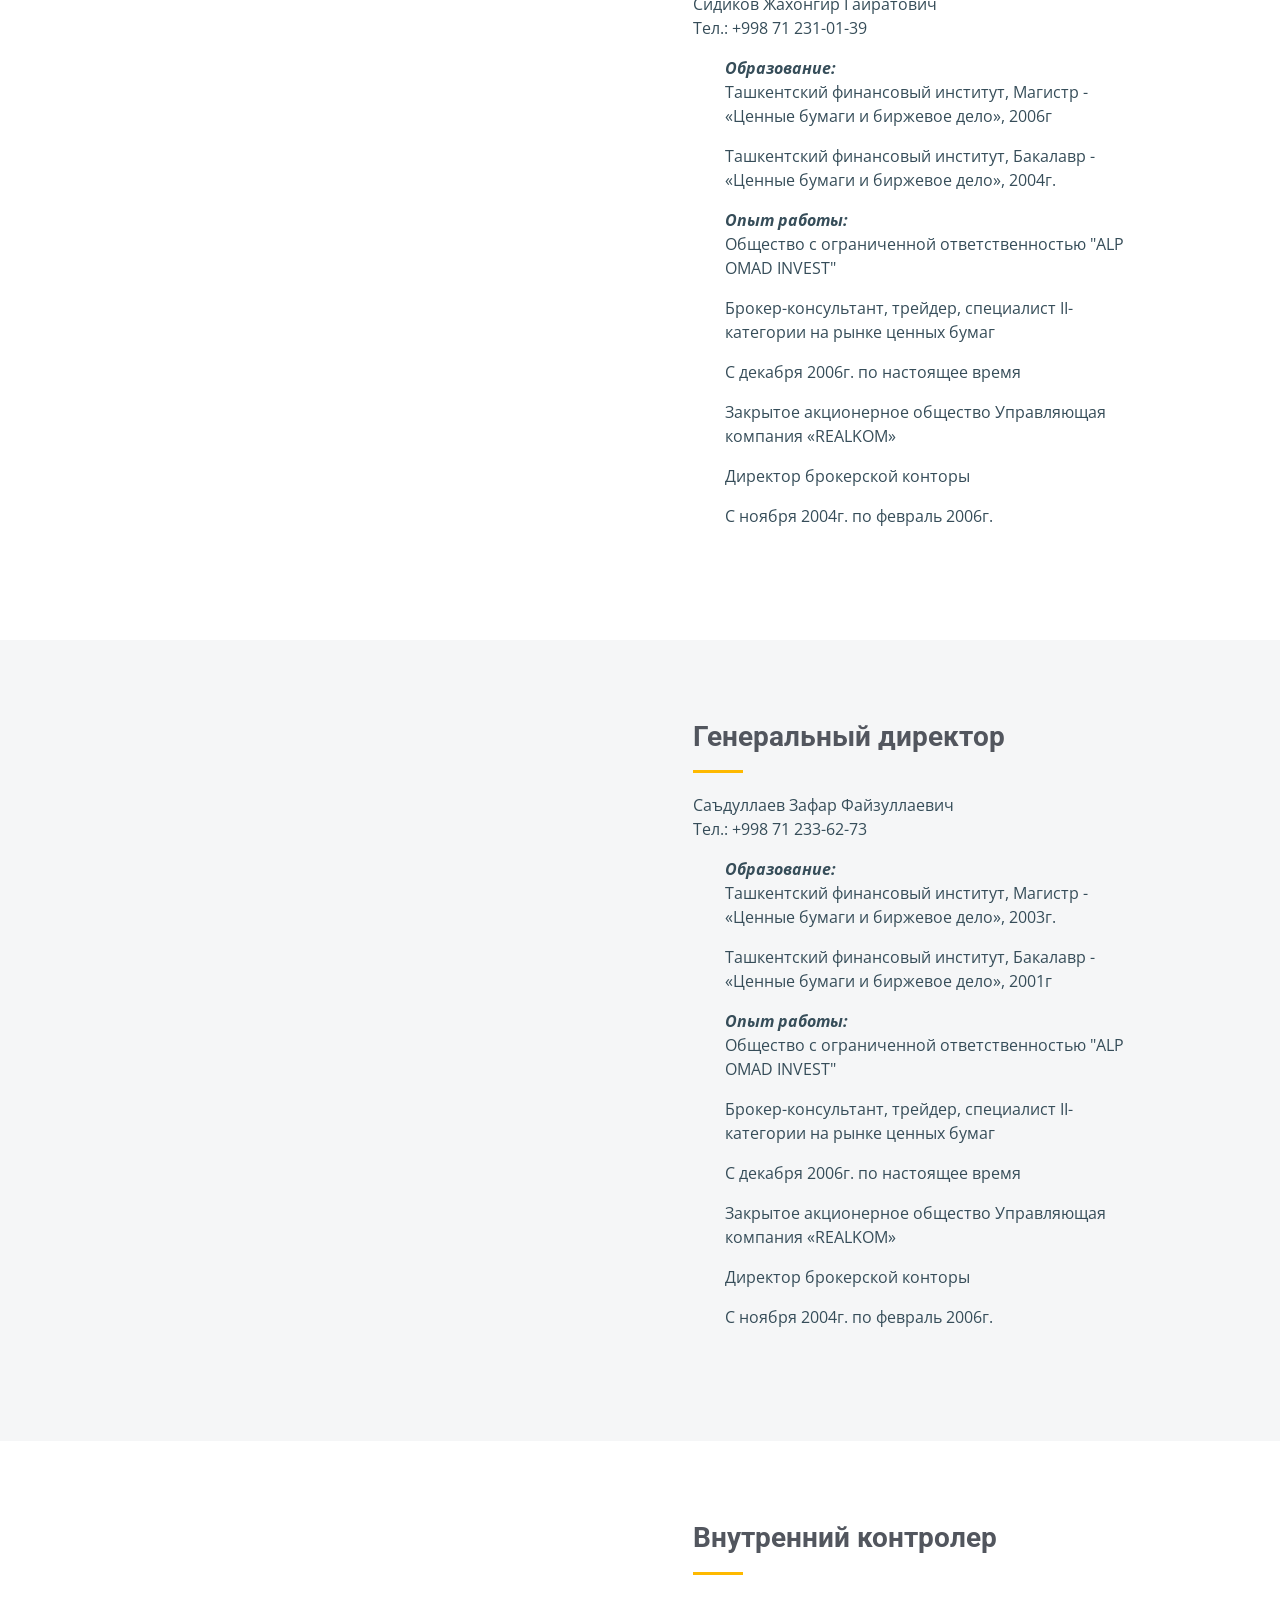
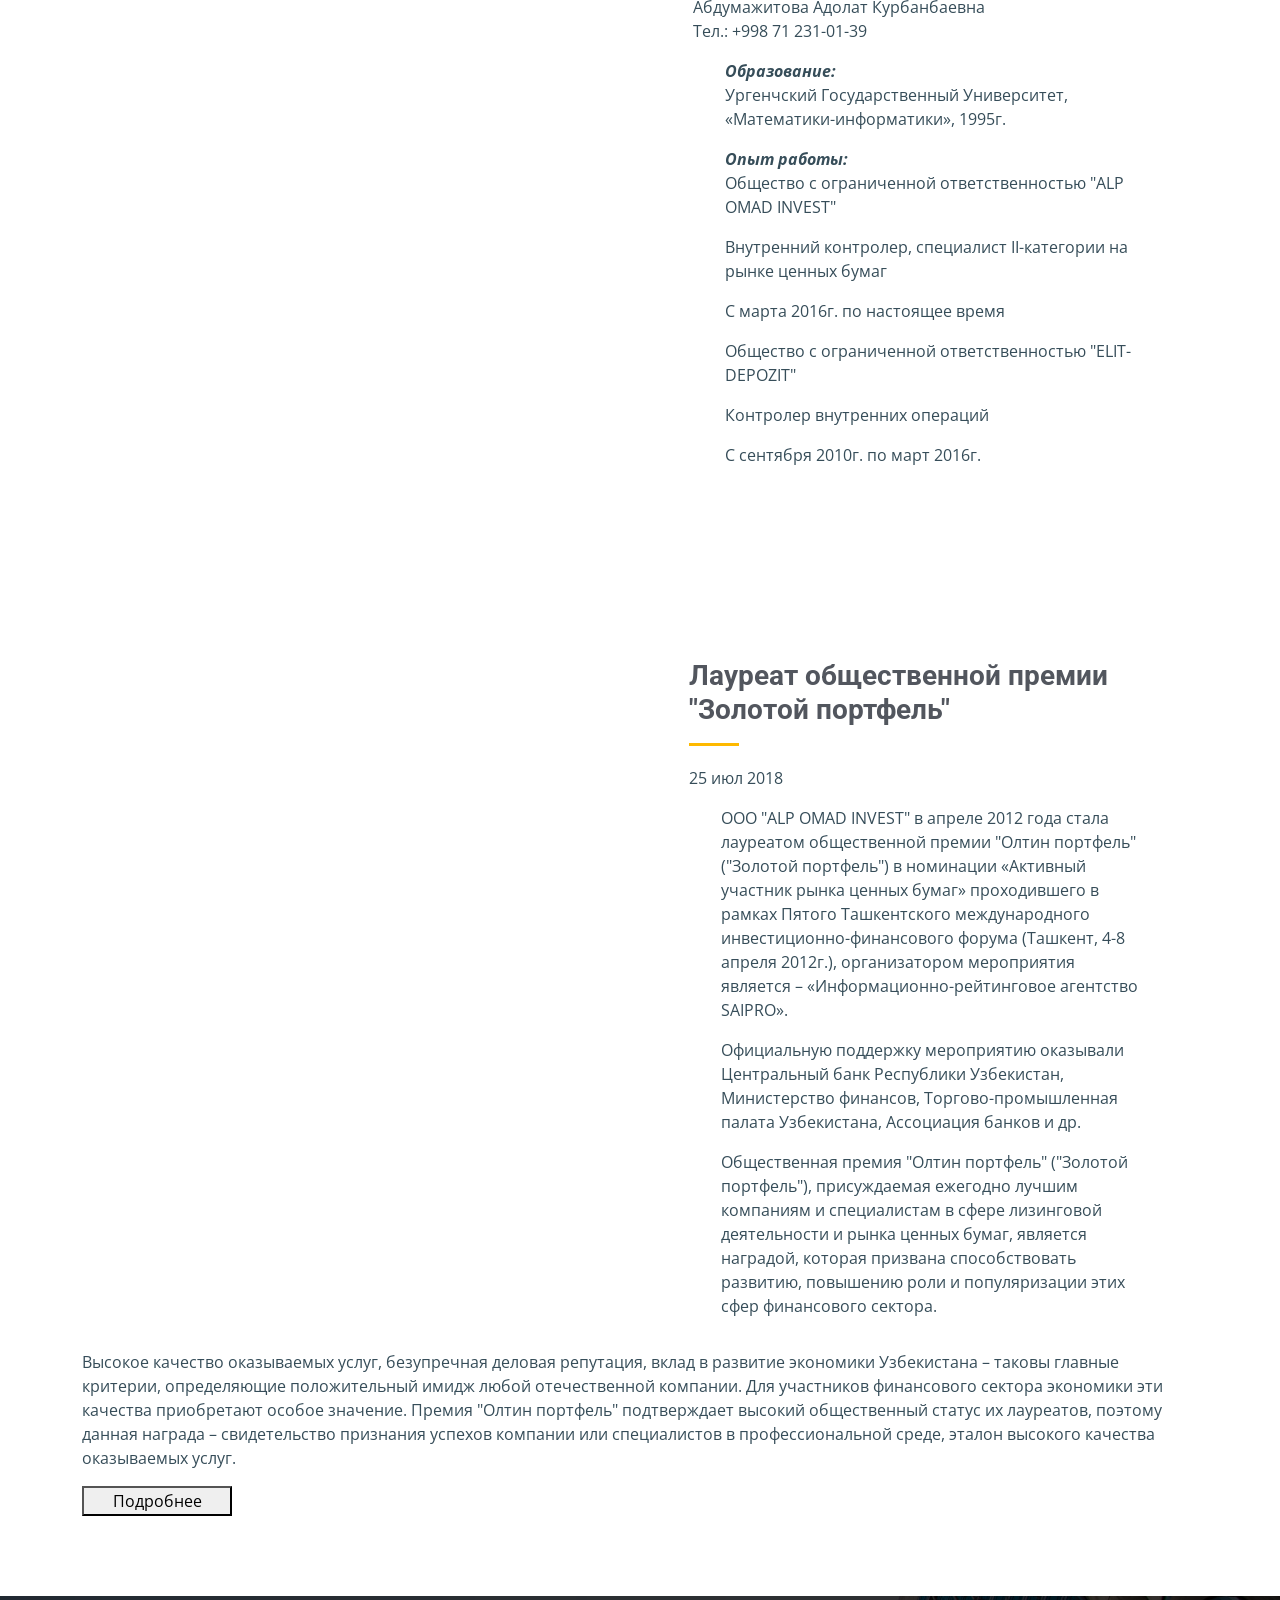
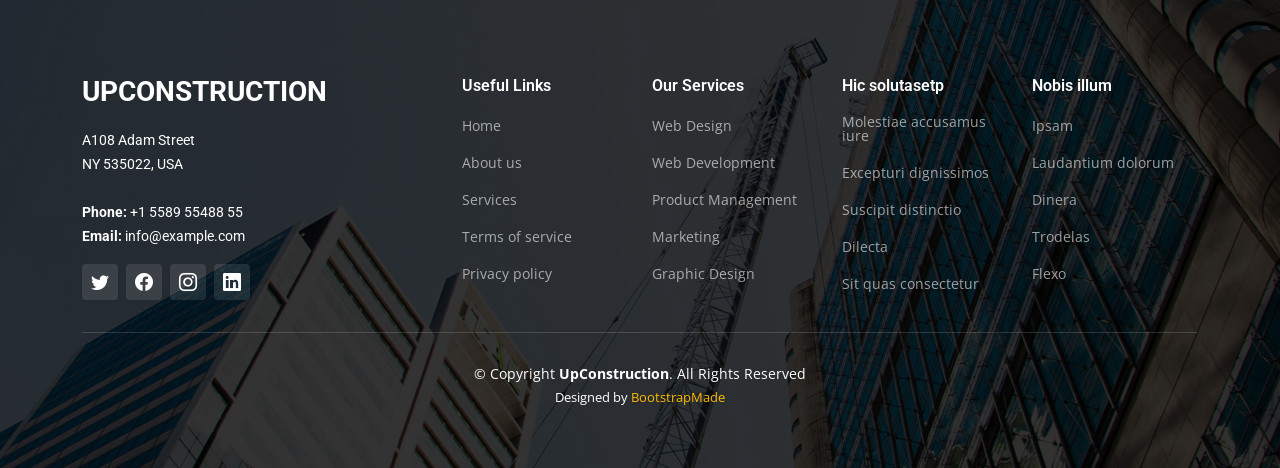
==== commit ce194e31: "main" ====
--- a/about.html
+++ b/about.html
@@ -85,7 +85,7 @@
   <main id="main">
 
     <!-- ======= Breadcrumbs ======= -->
-    <div class="breadcrumbs d-flex align-items-center" style="background-image: url('assets/img/breadcrumbs-bg.jpg');">
+    <div class="breadcrumbs d-flex align-items-center" style="background-image: url('assets/img/about.jpg');">
       <div class="container position-relative d-flex flex-column align-items-center" data-aos="fade">
 
         <h2>About</h2>
@@ -297,7 +297,47 @@
       </div>
     </section><!-- End Alt Services Section -->
 
+    <!-- ======= Alt Services Section ======= -->
+    <section id="alt-services" class="alt-services">
+      <div class="container" data-aos="fade-up">
+
+        <div class="row justify-content-around gy-4">
+          <div class="col-lg-6 img-bg" style="background-image: url(http://stockinvest.uz/uploads/posts/2018-07/medium/1532502273_zolotoy-portfel.jpg); height: 35rem; width: 27rem;" data-aos="zoom-in" data-aos-delay="100"></div>
+
+          <div class="col-lg-5 d-flex flex-column justify-content-center">
+            <h3>Лауреат общественной премии "Золотой портфель"</h3>
+            <p>25 июл 2018</p>
+          <ul>
+            <li>
+                <p>ООО "ALP OMAD INVEST" в апреле 2012 года стала лауреатом общественной премии "Олтин портфель" ("Золотой портфель") в номинации «Активный участник рынка ценных бумаг» проходившего в рамках Пятого Ташкентского международного инвестиционно-финансового форума (Ташкент, 4-8 апреля 2012г.), организатором мероприятия является – «Информационно-рейтинговое агентство SAIPRO».</p>
+            </li><!-- End Icon Box -->
+
+            <li>
+                <p>Официальную поддержку мероприятию оказывали Центральный банк Республики Узбекистан, Министерство финансов, Торгово-промышленная палата Узбекистана, Ассоциация банков и др.</p>
+            </li><!-- End Icon Box -->
+
+              <li>
+                <p>Общественная премия "Олтин портфель" ("Золотой портфель"), присуждаемая ежегодно лучшим компаниям и специалистам в сфере лизинговой деятельности и рынка ценных бумаг, является наградой, которая призвана способствовать развитию, повышению роли и популяризации этих сфер финансового сектора.</p>
+            </li><!-- End Icon Box -->
+          </ul>
+          </div>
+        </div>
+          <div class="text">
+          <p>Высокое качество оказываемых услуг, безупречная деловая репутация, вклад в развитие экономики Узбекистана – таковы главные критерии, определяющие положительный имидж любой отечественной компании. Для участников финансового сектора экономики эти качества приобретают особое значение. Премия "Олтин портфель" подтверждает высокий общественный статус их лауреатов, поэтому данная награда – свидетельство признания успехов компании или специалистов в профессиональной среде, эталон высокого качества оказываемых услуг.</p>
+          </div>
+          <button class="btn_1">Подробнее</button>
+
+      </div>
+    </section><!-- End Alt Services Section -->
+
+
+
+
+
   </main><!-- End #main -->
+
+
+
 
   <!-- ======= Footer ======= -->
   <footer id="footer" class="footer">
--- a/assets/css/main.css
+++ b/assets/css/main.css
@@ -2580,6 +2580,10 @@
   background-color: var(--color-primary);
 }
 
+.btn_1{
+  width: 150px;
+}
+
 /*--------------------------------------------------------------
 # Footer
 --------------------------------------------------------------*/
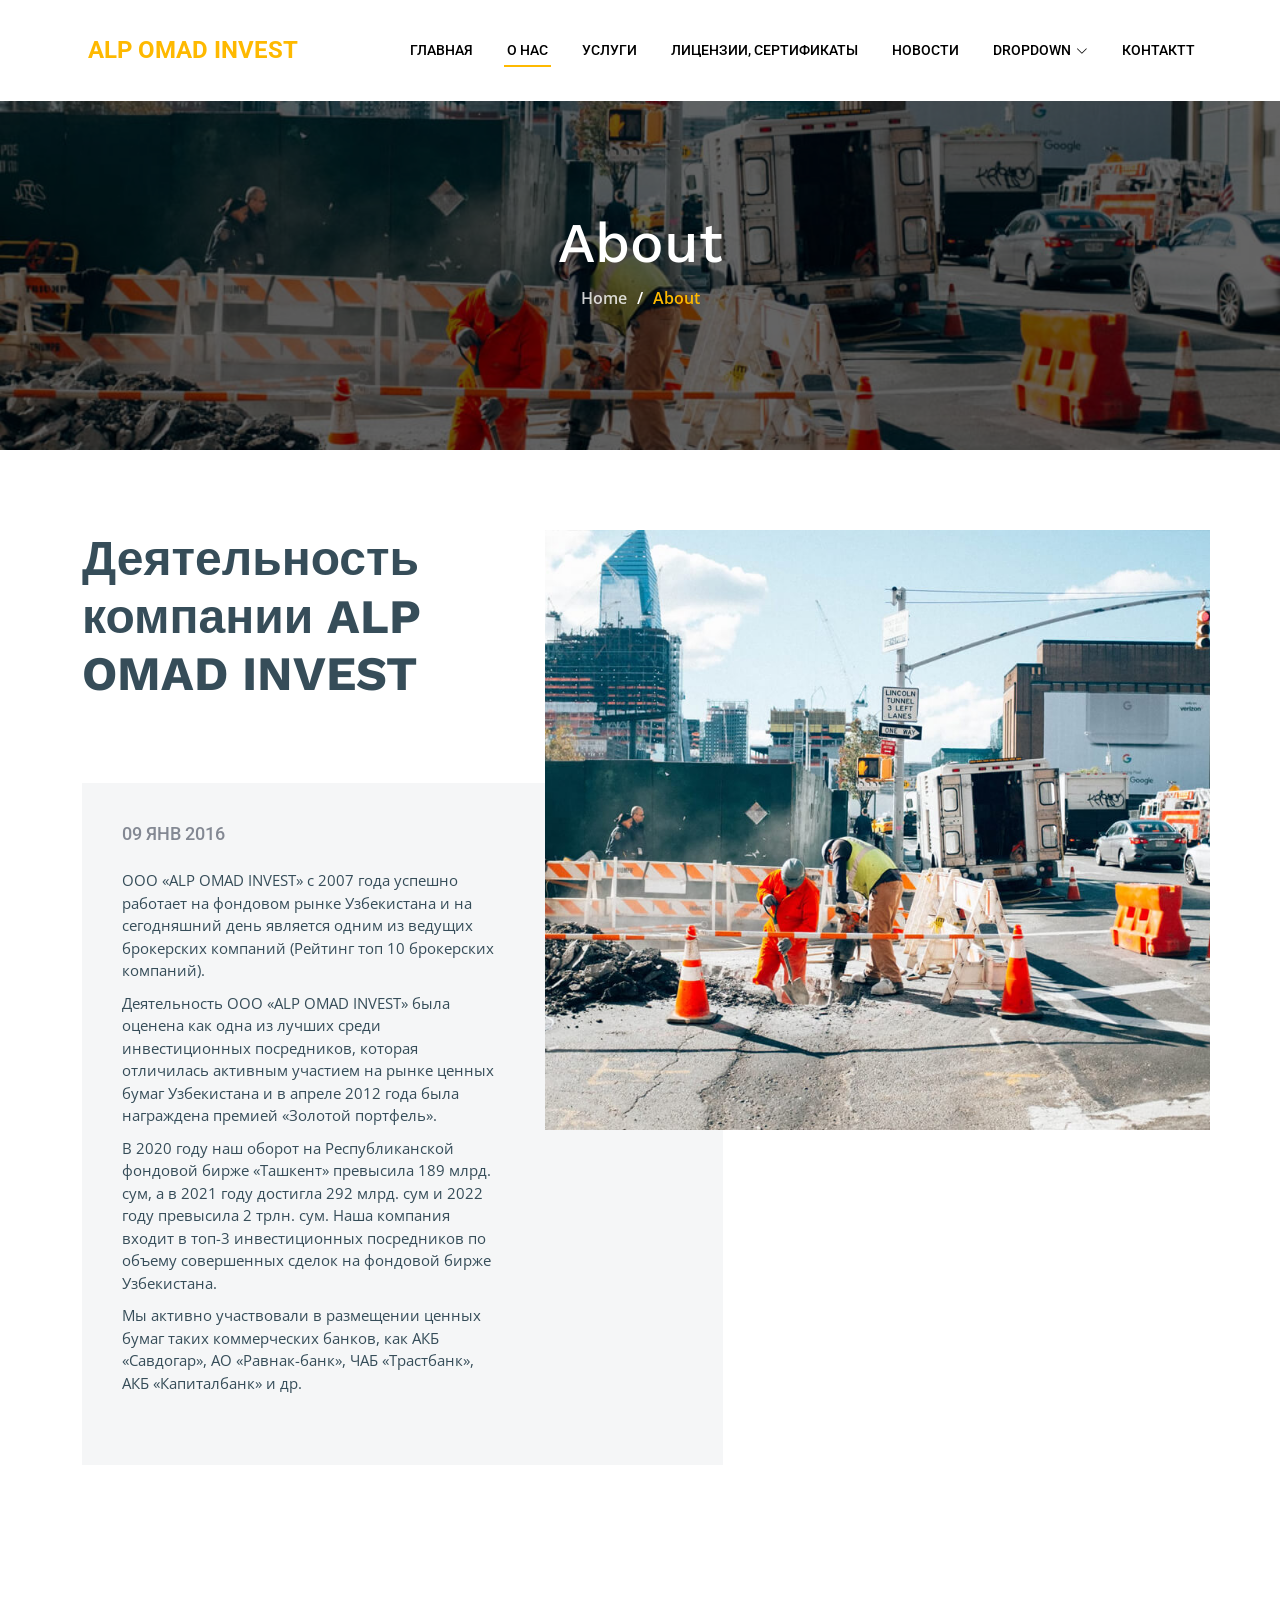
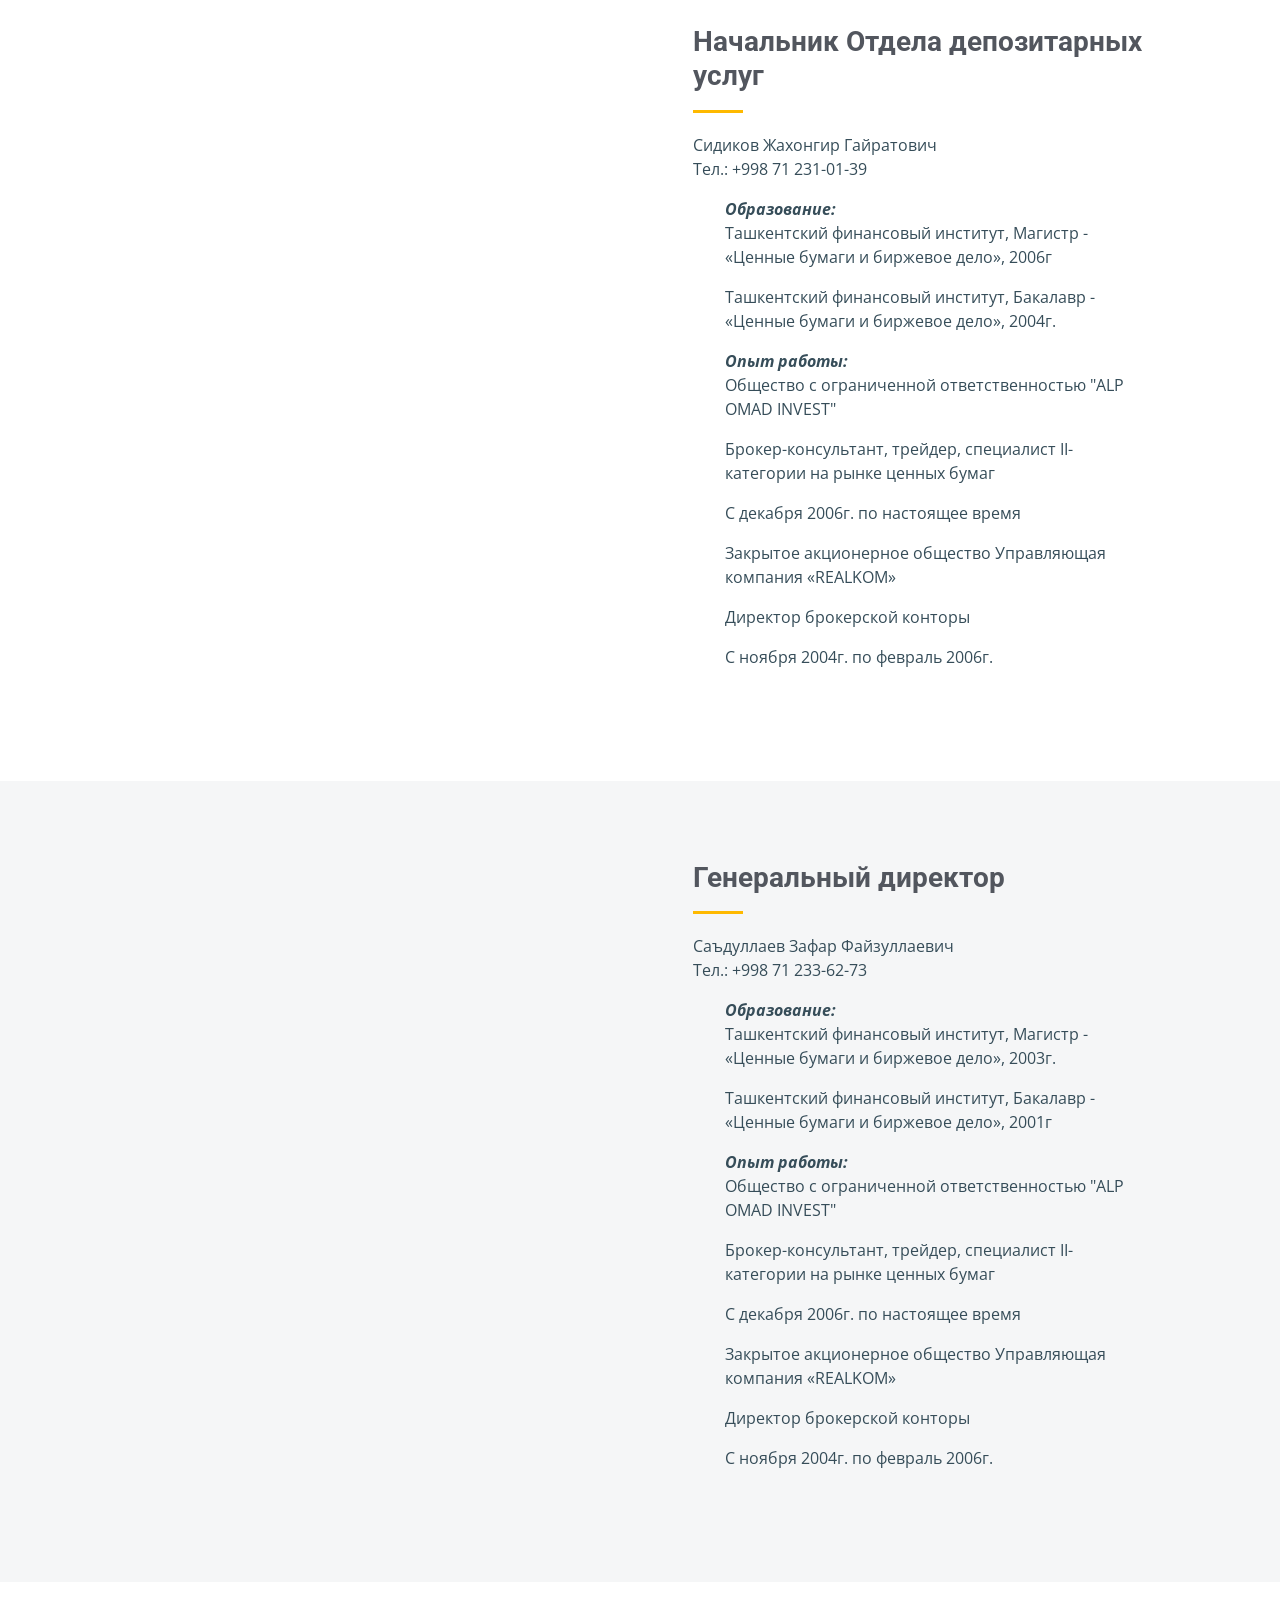
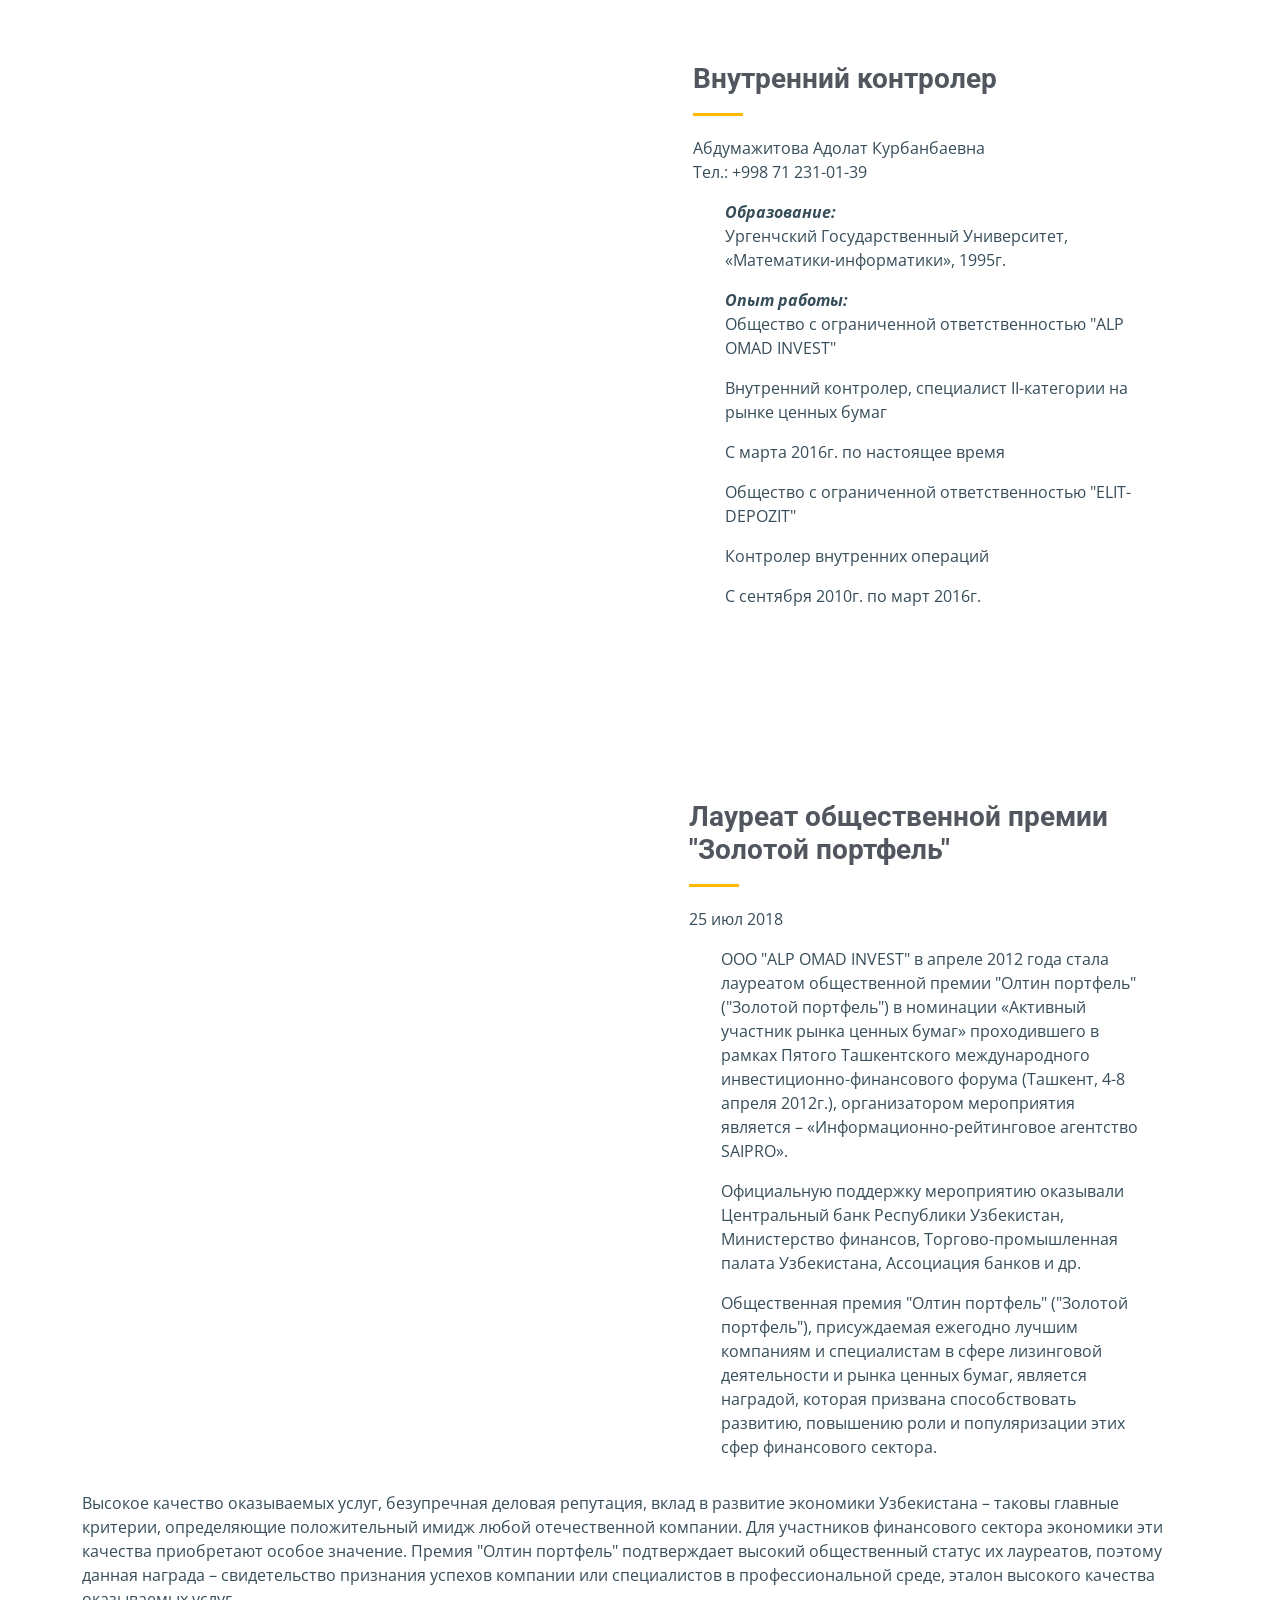
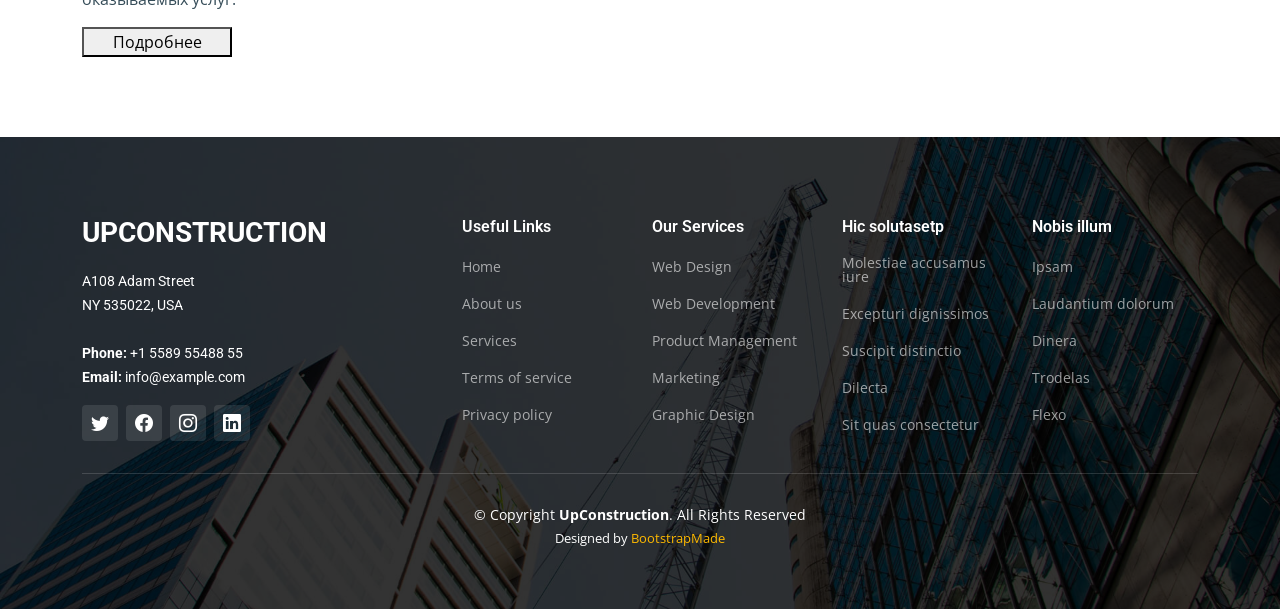
==== commit c02a543d: "main" ====
--- a/about.html
+++ b/about.html
@@ -42,43 +42,37 @@
   <!-- ======= Header ======= -->
   <header id="header" class="header d-flex align-items-center">
     <div class="container-fluid container-xl d-flex align-items-center justify-content-between">
-
+  
       <a href="index.html" class="logo d-flex align-items-center">
         <!-- Uncomment the line below if you also wish to use an image logo -->
         <!-- <img src="assets/img/logo.png" alt=""> -->
-        <h1>UpConstruction<span>.</span></h1>
+        <h1><img src="logo.png" alt=""><span>ALP OMAD INVEST</span><br>
+          </h1>
       </a>
-
-      <i class="mobile-nav-toggle mobile-nav-show bi bi-list"></i>
+  
+      <i class="mobile-nav-toggle mobile-nav-show bi bi-list" style="color: black;"></i>
       <i class="mobile-nav-toggle mobile-nav-hide d-none bi bi-x"></i>
       <nav id="navbar" class="navbar">
         <ul>
-          <li><a href="index.html">Home</a></li>
-          <li><a href="about.html" class="active">About</a></li>
-          <li><a href="services.html">Services</a></li>
-          <li><a href="projects.html">Projects</a></li>
-          <li><a href="blog.html">Blog</a></li>
-          <li class="dropdown"><a href="#"><span>Dropdown</span> <i class="bi bi-chevron-down dropdown-indicator"></i></a>
+          <li><a href="index.html" class=" a2">Главная</a></li>
+          <li><a href="about.html" class=" active a2">о нас</a></li>
+          <li><a href="services.html" class="a2">Услуги</a></li>
+          <li><a href="projects.html" class="a2">Лицензии, сертификаты</a></li>
+          <li><a href="blog.html" class="a2">Новости</a></li>
+          <li class="dropdown" aria-colcount="aa2"><a href="#" class="a2"><span class="aa2">Dropdown</span> <i class="bi bi-chevron-down dropdown-indicator"></i></a>
             <ul>
-              <li><a href="#">Dropdown 1</a></li>
-              <li class="dropdown"><a href="#"><span>Deep Dropdown</span> <i class="bi bi-chevron-down dropdown-indicator"></i></a>
-                <ul>
-                  <li><a href="#">Deep Dropdown 1</a></li>
-                  <li><a href="#">Deep Dropdown 2</a></li>
-                  <li><a href="#">Deep Dropdown 3</a></li>
-                  <li><a href="#">Deep Dropdown 4</a></li>
-                  <li><a href="#">Deep Dropdown 5</a></li>
-                </ul>
-              </li>
-              <li><a href="#">Dropdown 2</a></li>
-              <li><a href="#">Dropdown 3</a></li>
-              <li><a href="#">Dropdown 4</a></li>
+              <li><a href="https://fondbozori.uz/usx/" class="a2">Dropdown 1</a></li>
+             
+              <li><a href="http://www.openinfo.uz/" class="a2">Dropdown 2</a></li>
+              <li><a href="https://uzse.uz/reports/material_facts" class="a2">Dropdown 3</a></li>
+              <li><a href="https://openinfo.uz/ru/reports/jsc/annual" class="a2">Dropdown 4</a></li>
+              <li><a href="https://uzse.uz/trade_results">Dropdown 5</a></li>
             </ul>
           </li>
-          <li><a href="contact.html">Contact</a></li>
+          <li><a href="contact.html" class="a2">контактt</a></li>
         </ul>
       </nav><!-- .navbar -->
-
+  
     </div>
   </header><!-- End Header -->
 
--- a/assets/css/main.css
+++ b/assets/css/main.css
@@ -116,12 +116,20 @@
 --------------------------------------------------------------*/
 .breadcrumbs {
   padding: 140px 0 60px 0;
-  min-height: 30vh;
+  min-height: 50vh;
   position: relative;
   width: 100%!important;
   background-size: cover;
   background-position: center;
   background-repeat: no-repeat;
+}
+
+.a2{
+  color: black!important;
+}
+
+.section-bg {
+  background-color: #f5f6f7!important;
 }
 
 .breadcrumbs:before {
@@ -267,6 +275,7 @@
   top: 0;
   left: 0;
   right: 0;
+  background-color: white;
 }
 
 .header .logo img {
